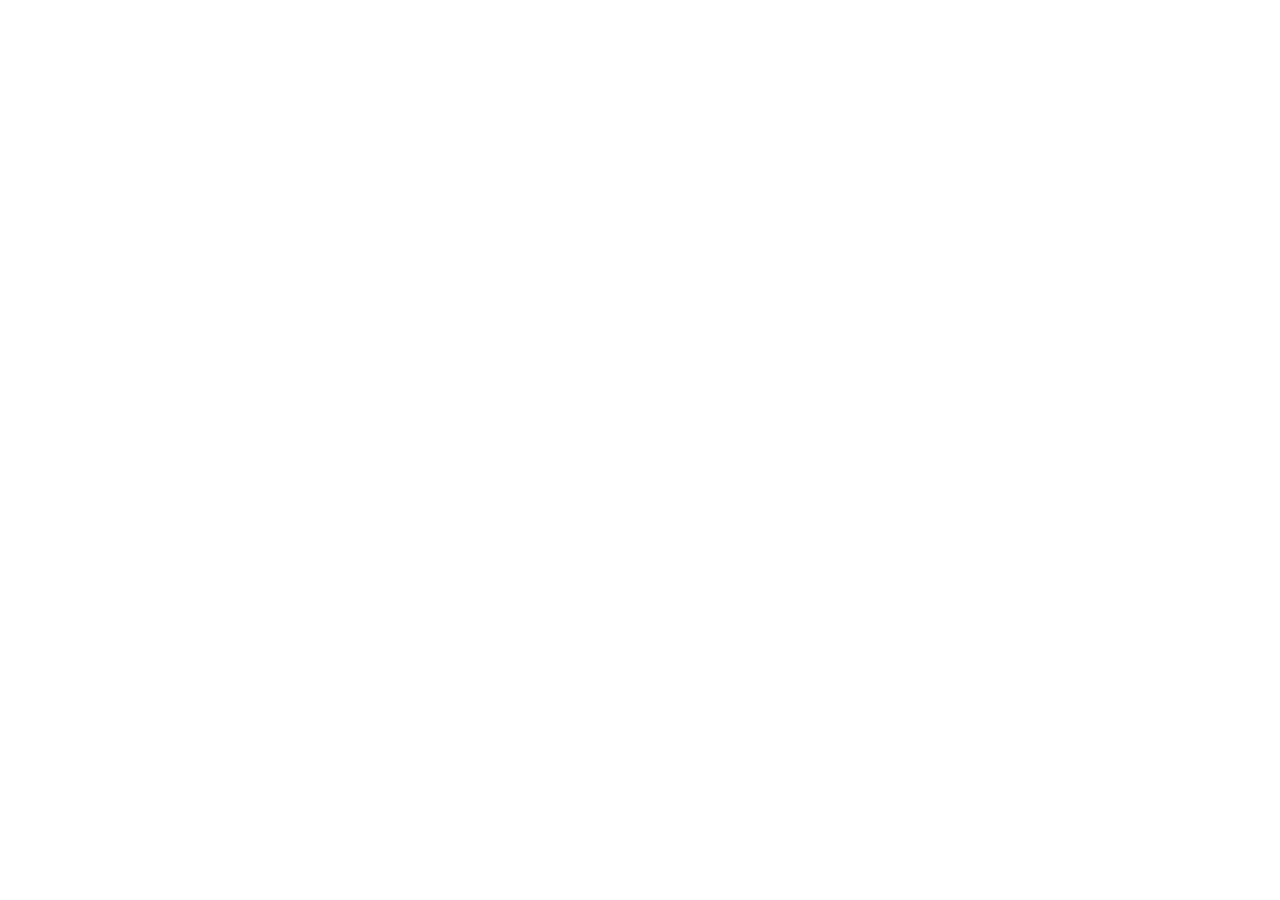
==== index.html @ cd61c5c7 "feat: initial data engineering portfolio website" ====
<!doctype html>
<html lang="en">
  <head>
    <meta charset="UTF-8" />
    <meta name="viewport" content="width=device-width, initial-scale=1.0" />
    <title>Nelson Ventura (inelsonv) - Data Engineer | Portafolio</title>
    <meta name="description" content="Data Engineering Portfolio and GitHub repository of Nelson Ventura (inelsonv/Portafolio), specializing in Lakehouses, real-time streaming, and high-throughput data pipelines." />
    <meta property="og:title" content="Nelson Ventura (inelsonv) - Data Engineer | Portafolio" />
    <meta property="og:description" content="Data Engineering Portfolio and GitHub repository of Nelson Ventura (inelsonv/Portafolio), specializing in Lakehouses, real-time streaming, and high-throughput data pipelines." />
    <meta property="og:type" content="website" />
    <meta name="twitter:card" content="summary_large_image" />
    <link rel="preconnect" href="https://fonts.googleapis.com">
    <link rel="preconnect" href="https://fonts.gstatic.com" crossorigin>
    <link href="https://fonts.googleapis.com/css2?family=JetBrains+Mono:ital,wght@0,400;0,500;0,600;1,400&family=Outfit:wght@400;500;600;700&family=Plus+Jakarta+Sans:wght@400;500;600;700&display=swap" rel="stylesheet">
  </head>
  <body>
    <div id="root"></div>
    <script type="module" src="/src/main.tsx"></script>
  </body>
</html>
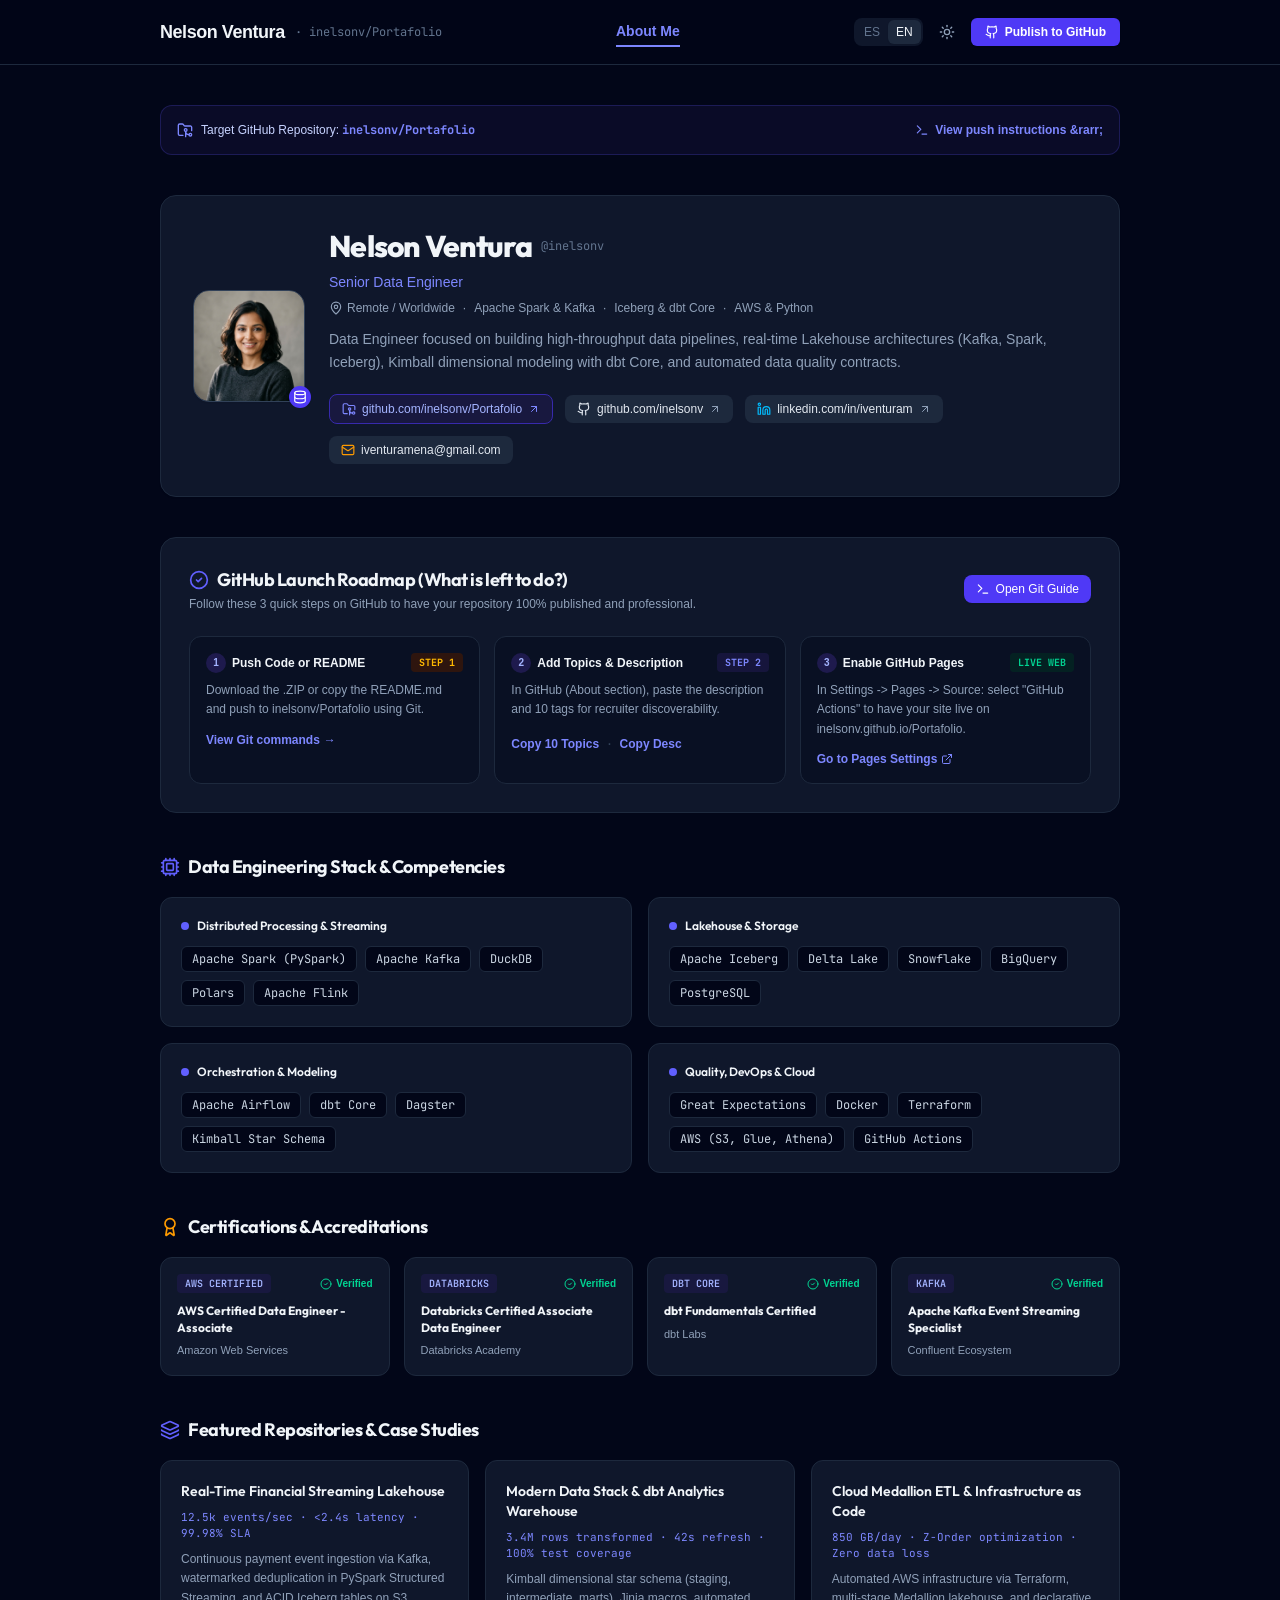
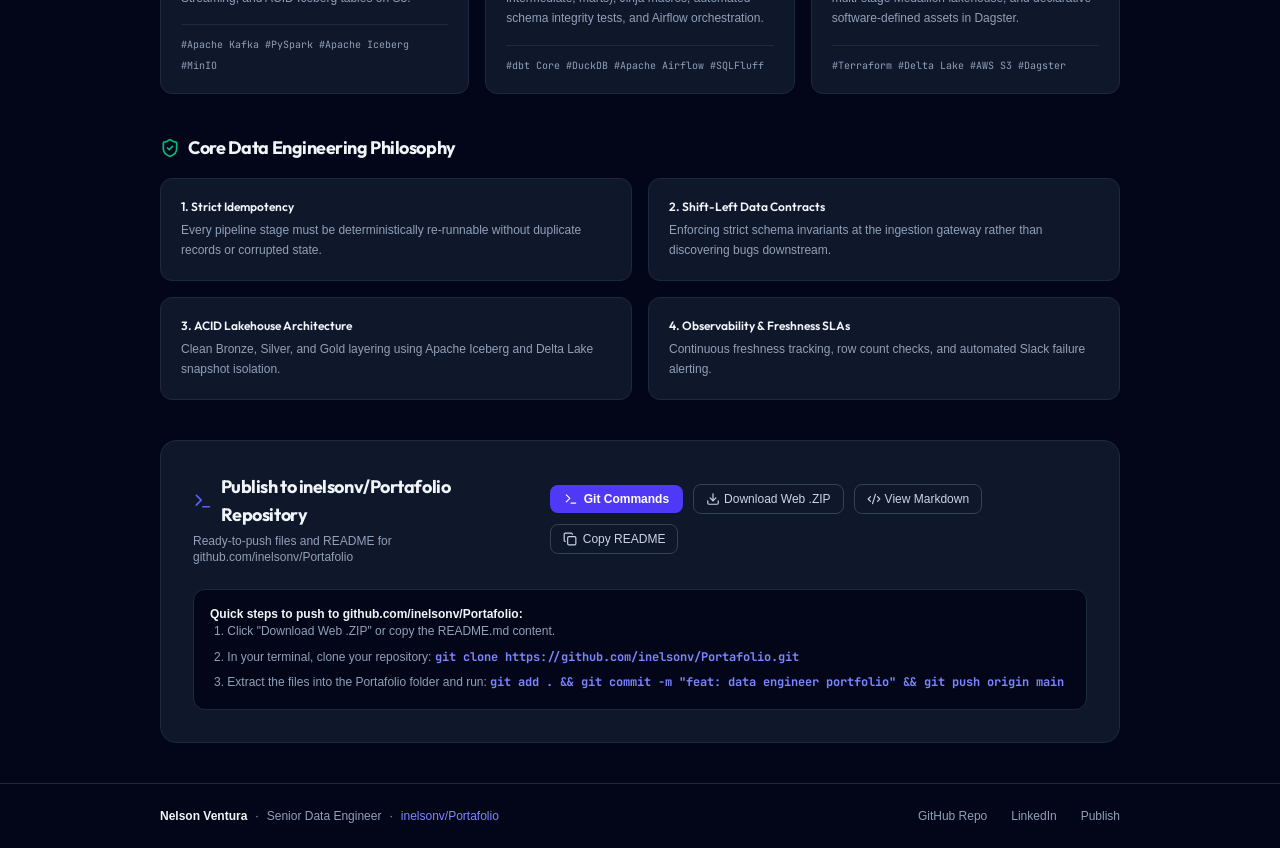
==== commit 5c2b3792: "deploy: publish live data engineer portfolio to github pages" ====
--- a/index.html
+++ b/index.html
@@ -12,10 +12,11 @@
     <link rel="preconnect" href="https://fonts.googleapis.com">
     <link rel="preconnect" href="https://fonts.gstatic.com" crossorigin>
     <link href="https://fonts.googleapis.com/css2?family=JetBrains+Mono:ital,wght@0,400;0,500;0,600;1,400&family=Outfit:wght@400;500;600;700&family=Plus+Jakarta+Sans:wght@400;500;600;700&display=swap" rel="stylesheet">
+    <script type="module" crossorigin src="./assets/index-BzQiXIrF.js"></script>
+    <link rel="stylesheet" crossorigin href="./assets/index-_UrmP1_V.css">
   </head>
   <body>
     <div id="root"></div>
-    <script type="module" src="/src/main.tsx"></script>
   </body>
 </html>
 
--- a/assets/index-_UrmP1_V.css
+++ b/assets/index-_UrmP1_V.css
@@ -0,0 +1,2 @@
+/*! tailwindcss v4.3.5 | MIT License | https://tailwindcss.com */
+@layer properties{@supports (((-webkit-hyphens:none)) and (not (margin-trim:block))) or ((-moz-orient:inline) and (not (color:rgb(from red r g b)))){*,:before,:after,::backdrop{--tw-rotate-x:initial;--tw-rotate-y:initial;--tw-rotate-z:initial;--tw-skew-x:initial;--tw-skew-y:initial;--tw-space-y-reverse:0;--tw-border-style:solid;--tw-leading:initial;--tw-font-weight:initial;--tw-tracking:initial;--tw-ordinal:initial;--tw-slashed-zero:initial;--tw-numeric-figure:initial;--tw-numeric-spacing:initial;--tw-numeric-fraction:initial;--tw-shadow:0 0 #0000;--tw-shadow-color:initial;--tw-shadow-alpha:100%;--tw-inset-shadow:0 0 #0000;--tw-inset-shadow-color:initial;--tw-inset-shadow-alpha:100%;--tw-ring-color:initial;--tw-ring-shadow:0 0 #0000;--tw-inset-ring-color:initial;--tw-inset-ring-shadow:0 0 #0000;--tw-ring-inset:initial;--tw-ring-offset-width:0px;--tw-ring-offset-color:#fff;--tw-ring-offset-shadow:0 0 #0000;--tw-backdrop-blur:initial;--tw-backdrop-brightness:initial;--tw-backdrop-contrast:initial;--tw-backdrop-grayscale:initial;--tw-backdrop-hue-rotate:initial;--tw-backdrop-invert:initial;--tw-backdrop-opacity:initial;--tw-backdrop-saturate:initial;--tw-backdrop-sepia:initial;--tw-duration:initial;--tw-translate-x:0;--tw-translate-y:0;--tw-translate-z:0}}}@layer theme{:root,:host{--font-sans:-apple-system, BlinkMacSystemFont, "Segoe UI", Roboto, "Helvetica Neue", "Noto Sans", Arial, sans-serif, "Apple Color Emoji", "Segoe UI Emoji", "Segoe UI Symbol", "Noto Color Emoji";--font-mono:ui-monospace, SFMono-Regular, Menlo, Monaco, Consolas, "Liberation Mono", "Courier New", monospace;--color-amber-50:oklch(98.7% .022 95.277);--color-amber-100:oklch(96.2% .059 95.617);--color-amber-300:oklch(87.9% .169 91.605);--color-amber-400:oklch(82.8% .189 84.429);--color-amber-500:oklch(76.9% .188 70.08);--color-amber-600:oklch(66.6% .179 58.318);--color-amber-700:oklch(55.5% .163 48.998);--color-amber-800:oklch(47.3% .137 46.201);--color-amber-950:oklch(27.9% .077 45.635);--color-yellow-500:oklch(79.5% .184 86.047);--color-emerald-50:oklch(97.9% .021 166.113);--color-emerald-200:oklch(90.5% .093 164.15);--color-emerald-300:oklch(84.5% .143 164.978);--color-emerald-400:oklch(76.5% .177 163.223);--color-emerald-500:oklch(69.6% .17 162.48);--color-emerald-600:oklch(59.6% .145 163.225);--color-emerald-700:oklch(50.8% .118 165.612);--color-emerald-800:oklch(43.2% .095 166.913);--color-emerald-950:oklch(26.2% .051 172.552);--color-sky-400:oklch(74.6% .16 232.661);--color-sky-500:oklch(68.5% .169 237.323);--color-sky-600:oklch(58.8% .158 241.966);--color-blue-500:oklch(62.3% .214 259.815);--color-indigo-50:oklch(96.2% .018 272.314);--color-indigo-100:oklch(93% .034 272.788);--color-indigo-200:oklch(87% .065 274.039);--color-indigo-300:oklch(78.5% .115 274.713);--color-indigo-400:oklch(67.3% .182 276.935);--color-indigo-500:oklch(58.5% .233 277.117);--color-indigo-600:oklch(51.1% .262 276.966);--color-indigo-700:oklch(45.7% .24 277.023);--color-indigo-800:oklch(39.8% .195 277.366);--color-indigo-900:oklch(35.9% .144 278.697);--color-indigo-950:oklch(25.7% .09 281.288);--color-rose-50:oklch(96.9% .015 12.422);--color-rose-200:oklch(89.2% .058 10.001);--color-rose-300:oklch(81% .117 11.638);--color-rose-400:oklch(71.2% .194 13.428);--color-rose-500:oklch(64.5% .246 16.439);--color-rose-700:oklch(51.4% .222 16.935);--color-rose-800:oklch(45.5% .188 13.697);--color-rose-950:oklch(27.1% .105 12.094);--color-slate-50:oklch(98.4% .003 247.858);--color-slate-100:oklch(96.8% .007 247.896);--color-slate-200:oklch(92.9% .013 255.508);--color-slate-300:oklch(86.9% .022 252.894);--color-slate-400:oklch(70.4% .04 256.788);--color-slate-500:oklch(55.4% .046 257.417);--color-slate-600:oklch(44.6% .043 257.281);--color-slate-700:oklch(37.2% .044 257.287);--color-slate-800:oklch(27.9% .041 260.031);--color-slate-900:oklch(20.8% .042 265.755);--color-slate-950:oklch(12.9% .042 264.695);--color-white:#fff;--spacing:.25rem;--container-xl:36rem;--container-2xl:42rem;--container-5xl:64rem;--container-7xl:80rem;--text-xs:.75rem;--text-xs--line-height:calc(1 / .75);--text-sm:.875rem;--text-sm--line-height:calc(1.25 / .875);--text-base:1rem;--text-base--line-height:calc(1.5 / 1);--text-lg:1.125rem;--text-lg--line-height:calc(1.75 / 1.125);--text-xl:1.25rem;--text-xl--line-height:calc(1.75 / 1.25);--text-2xl:1.5rem;--text-2xl--line-height:calc(2 / 1.5);--text-3xl:1.875rem;--text-3xl--line-height:calc(2.25 / 1.875);--font-weight-medium:500;--font-weight-semibold:600;--font-weight-bold:700;--font-weight-extrabold:800;--tracking-tight:-.025em;--tracking-wider:.05em;--leading-snug:1.375;--leading-relaxed:1.625;--radius-md:.375rem;--radius-lg:.5rem;--radius-xl:.75rem;--radius-2xl:1rem;--animate-spin:spin 1s linear infinite;--blur-xs:4px;--blur-md:12px;--default-transition-duration:.15s;--default-transition-timing-function:cubic-bezier(.4, 0, .2, 1);--default-font-family:var(--font-sans);--default-mono-font-family:var(--font-mono)}}@layer base{*,:after,:before,::backdrop{box-sizing:border-box;border:0 solid;margin:0;padding:0}::file-selector-button{box-sizing:border-box;border:0 solid;margin:0;padding:0}html,:host{-webkit-text-size-adjust:100%;tab-size:4;line-height:1.5;font-family:var(--default-font-family,-apple-system, BlinkMacSystemFont, "Segoe UI", Roboto, "Helvetica Neue", "Noto Sans", Arial, sans-serif, "Apple Color Emoji", "Segoe UI Emoji", "Segoe UI Symbol", "Noto Color Emoji");font-feature-settings:var(--default-font-feature-settings,normal);font-variation-settings:var(--default-font-variation-settings,normal);-webkit-tap-highlight-color:transparent}hr{height:0;color:inherit;border-top-width:1px}abbr:where([title]){-webkit-text-decoration:underline dotted;text-decoration:underline dotted}h1,h2,h3,h4,h5,h6{font-size:inherit;font-weight:inherit}a{color:inherit;-webkit-text-decoration:inherit;-webkit-text-decoration:inherit;-webkit-text-decoration:inherit;-webkit-text-decoration:inherit;text-decoration:inherit}b,strong{font-weight:bolder}code,kbd,samp,pre{font-family:var(--default-mono-font-family,ui-monospace, SFMono-Regular, Menlo, Monaco, Consolas, "Liberation Mono", "Courier New", monospace);font-feature-settings:var(--default-mono-font-feature-settings,normal);font-variation-settings:var(--default-mono-font-variation-settings,normal);font-size:1em}small{font-size:80%}sub,sup{vertical-align:baseline;font-size:75%;line-height:0;position:relative}sub{bottom:-.25em}sup{top:-.5em}table{text-indent:0;border-color:inherit;border-collapse:collapse}:-moz-focusring:where(:not(iframe)){outline:auto}progress{vertical-align:baseline}summary{display:list-item}ol,ul,menu{list-style:none}img,svg,video,canvas,audio,iframe,embed,object{vertical-align:middle;display:block}img,video{max-width:100%;height:auto}button,input,select,optgroup,textarea{font:inherit;font-feature-settings:inherit;font-variation-settings:inherit;letter-spacing:inherit;color:inherit;opacity:1;background-color:#0000;border-radius:0}::file-selector-button{font:inherit;font-feature-settings:inherit;font-variation-settings:inherit;letter-spacing:inherit;color:inherit;opacity:1;background-color:#0000;border-radius:0}:where(select:is([multiple],[size])) optgroup{font-weight:bolder}:where(select:is([multiple],[size])) optgroup option{padding-inline-start:20px}::file-selector-button{margin-inline-end:4px}::placeholder{opacity:1}@supports (not ((-webkit-appearance:-apple-pay-button))) or (contain-intrinsic-size:1px){::placeholder{color:currentColor}@supports (color:color-mix(in lab, red, red)){::placeholder{color:color-mix(in oklab, currentcolor 50%, transparent)}}}textarea{resize:vertical}::-webkit-search-decoration{-webkit-appearance:none}::-webkit-date-and-time-value{min-height:1lh;text-align:inherit}::-webkit-datetime-edit{display:inline-flex}::-webkit-datetime-edit-fields-wrapper{padding:0}::-webkit-datetime-edit{padding-block:0}::-webkit-datetime-edit-year-field{padding-block:0}::-webkit-datetime-edit-month-field{padding-block:0}::-webkit-datetime-edit-day-field{padding-block:0}::-webkit-datetime-edit-hour-field{padding-block:0}::-webkit-datetime-edit-minute-field{padding-block:0}::-webkit-datetime-edit-second-field{padding-block:0}::-webkit-datetime-edit-millisecond-field{padding-block:0}::-webkit-datetime-edit-meridiem-field{padding-block:0}::-webkit-calendar-picker-indicator{line-height:1}:-moz-ui-invalid{box-shadow:none}button,input:where([type=button],[type=reset],[type=submit]){appearance:button}::file-selector-button{appearance:button}::-webkit-inner-spin-button{height:auto}::-webkit-outer-spin-button{height:auto}[hidden]:where(:not([hidden=until-found])){display:none!important}:root{--font-display:"Outfit", -apple-system, BlinkMacSystemFont, sans-serif;--font-body:"Plus Jakarta Sans", -apple-system, BlinkMacSystemFont, sans-serif;--font-mono:"JetBrains Mono", monospace}body{font-family:var(--font-body);font-feature-settings:"cv02", "cv03", "cv04", "cv11"}h1,h2,h3,h4,h5,h6{font-family:var(--font-display)}code,pre,.font-mono{font-family:var(--font-mono)}}@layer components;@layer utilities{.absolute{position:absolute}.fixed{position:fixed}.relative{position:relative}.static{position:static}.sticky{position:sticky}.inset-0{inset:0}.top-0{top:0}.top-2\.5{top:calc(var(--spacing) * 2.5)}.-right-1\.5{right:calc(var(--spacing) * -1.5)}.-bottom-1\.5{bottom:calc(var(--spacing) * -1.5)}.left-2\.5{left:calc(var(--spacing) * 2.5)}.z-40{z-index:40}.z-50{z-index:50}.mx-auto{margin-inline:auto}.mt-0\.5{margin-top:calc(var(--spacing) * .5)}.mt-1{margin-top:var(--spacing)}.mt-2{margin-top:calc(var(--spacing) * 2)}.mt-3{margin-top:calc(var(--spacing) * 3)}.mt-5{margin-top:calc(var(--spacing) * 5)}.mb-1{margin-bottom:var(--spacing)}.mb-1\.5{margin-bottom:calc(var(--spacing) * 1.5)}.mb-2{margin-bottom:calc(var(--spacing) * 2)}.mb-3{margin-bottom:calc(var(--spacing) * 3)}.line-clamp-3{-webkit-line-clamp:3;-webkit-box-orient:vertical;display:-webkit-box;overflow:hidden}.block{display:block}.contents{display:contents}.flex{display:flex}.grid{display:grid}.hidden{display:none}.table{display:table}.h-2{height:calc(var(--spacing) * 2)}.h-3{height:calc(var(--spacing) * 3)}.h-3\.5{height:calc(var(--spacing) * 3.5)}.h-4{height:calc(var(--spacing) * 4)}.h-5{height:calc(var(--spacing) * 5)}.h-8{height:calc(var(--spacing) * 8)}.h-16{height:calc(var(--spacing) * 16)}.h-24{height:calc(var(--spacing) * 24)}.max-h-\[90vh\]{max-height:90vh}.max-h-\[400px\]{max-height:400px}.max-h-\[500px\]{max-height:500px}.max-h-\[580px\]{max-height:580px}.min-h-\[540px\]{min-height:540px}.min-h-screen{min-height:100vh}.w-2{width:calc(var(--spacing) * 2)}.w-3{width:calc(var(--spacing) * 3)}.w-3\.5{width:calc(var(--spacing) * 3.5)}.w-4{width:calc(var(--spacing) * 4)}.w-5{width:calc(var(--spacing) * 5)}.w-8{width:calc(var(--spacing) * 8)}.w-10{width:calc(var(--spacing) * 10)}.w-24{width:calc(var(--spacing) * 24)}.w-44{width:calc(var(--spacing) * 44)}.w-full{width:100%}.max-w-2xl{max-width:var(--container-2xl)}.max-w-5xl{max-width:var(--container-5xl)}.max-w-7xl{max-width:var(--container-7xl)}.max-w-xl{max-width:var(--container-xl)}.min-w-\[760px\]{min-width:760px}.flex-1{flex:1}.shrink-0{flex-shrink:0}.border-collapse{border-collapse:collapse}.transform{transform:var(--tw-rotate-x, ) var(--tw-rotate-y, ) var(--tw-rotate-z, ) var(--tw-skew-x, ) var(--tw-skew-y, )}.animate-spin{animation:var(--animate-spin)}.cursor-pointer{cursor:pointer}.list-inside{list-style-position:inside}.list-decimal{list-style-type:decimal}.grid-cols-1{grid-template-columns:repeat(1,minmax(0,1fr))}.flex-col{flex-direction:column}.flex-wrap{flex-wrap:wrap}.items-baseline{align-items:baseline}.items-center{align-items:center}.items-start{align-items:flex-start}.justify-between{justify-content:space-between}.justify-center{justify-content:center}.justify-end{justify-content:flex-end}.gap-1{gap:var(--spacing)}.gap-1\.5{gap:calc(var(--spacing) * 1.5)}.gap-2{gap:calc(var(--spacing) * 2)}.gap-2\.5{gap:calc(var(--spacing) * 2.5)}.gap-3{gap:calc(var(--spacing) * 3)}.gap-3\.5{gap:calc(var(--spacing) * 3.5)}.gap-4{gap:calc(var(--spacing) * 4)}.gap-5{gap:calc(var(--spacing) * 5)}.gap-6{gap:calc(var(--spacing) * 6)}.gap-8{gap:calc(var(--spacing) * 8)}:where(.space-y-0\.5>:not(:last-child)){--tw-space-y-reverse:0;margin-block-start:calc(calc(var(--spacing) * .5) * var(--tw-space-y-reverse));margin-block-end:calc(calc(var(--spacing) * .5) * calc(1 - var(--tw-space-y-reverse)))}:where(.space-y-1>:not(:last-child)){--tw-space-y-reverse:0;margin-block-start:calc(var(--spacing) * var(--tw-space-y-reverse));margin-block-end:calc(var(--spacing) * calc(1 - var(--tw-space-y-reverse)))}:where(.space-y-1\.5>:not(:last-child)){--tw-space-y-reverse:0;margin-block-start:calc(calc(var(--spacing) * 1.5) * var(--tw-space-y-reverse));margin-block-end:calc(calc(var(--spacing) * 1.5) * calc(1 - var(--tw-space-y-reverse)))}:where(.space-y-2>:not(:last-child)){--tw-space-y-reverse:0;margin-block-start:calc(calc(var(--spacing) * 2) * var(--tw-space-y-reverse));margin-block-end:calc(calc(var(--spacing) * 2) * calc(1 - var(--tw-space-y-reverse)))}:where(.space-y-3>:not(:last-child)){--tw-space-y-reverse:0;margin-block-start:calc(calc(var(--spacing) * 3) * var(--tw-space-y-reverse));margin-block-end:calc(calc(var(--spacing) * 3) * calc(1 - var(--tw-space-y-reverse)))}:where(.space-y-4>:not(:last-child)){--tw-space-y-reverse:0;margin-block-start:calc(calc(var(--spacing) * 4) * var(--tw-space-y-reverse));margin-block-end:calc(calc(var(--spacing) * 4) * calc(1 - var(--tw-space-y-reverse)))}:where(.space-y-6>:not(:last-child)){--tw-space-y-reverse:0;margin-block-start:calc(calc(var(--spacing) * 6) * var(--tw-space-y-reverse));margin-block-end:calc(calc(var(--spacing) * 6) * calc(1 - var(--tw-space-y-reverse)))}:where(.space-y-10>:not(:last-child)){--tw-space-y-reverse:0;margin-block-start:calc(calc(var(--spacing) * 10) * var(--tw-space-y-reverse));margin-block-end:calc(calc(var(--spacing) * 10) * calc(1 - var(--tw-space-y-reverse)))}.truncate{text-overflow:ellipsis;white-space:nowrap;overflow:hidden}.overflow-auto{overflow:auto}.overflow-hidden{overflow:hidden}.overflow-x-auto{overflow-x:auto}.overflow-y-auto{overflow-y:auto}.rounded{border-radius:.25rem}.rounded-2xl{border-radius:var(--radius-2xl)}.rounded-full{border-radius:2147483647px}.rounded-lg{border-radius:var(--radius-lg)}.rounded-md{border-radius:var(--radius-md)}.rounded-xl{border-radius:var(--radius-xl)}.border{border-style:var(--tw-border-style);border-width:1px}.border-t{border-top-style:var(--tw-border-style);border-top-width:1px}.border-r{border-right-style:var(--tw-border-style);border-right-width:1px}.border-b{border-bottom-style:var(--tw-border-style);border-bottom-width:1px}.border-b-2{border-bottom-style:var(--tw-border-style);border-bottom-width:2px}.border-amber-300{border-color:var(--color-amber-300)}.border-emerald-200{border-color:var(--color-emerald-200)}.border-indigo-100{border-color:var(--color-indigo-100)}.border-indigo-200{border-color:var(--color-indigo-200)}.border-indigo-600{border-color:var(--color-indigo-600)}.border-rose-200{border-color:var(--color-rose-200)}.border-slate-100{border-color:var(--color-slate-100)}.border-slate-200{border-color:var(--color-slate-200)}.border-slate-300{border-color:var(--color-slate-300)}.border-slate-900{border-color:var(--color-slate-900)}.bg-amber-50{background-color:var(--color-amber-50)}.bg-amber-100{background-color:var(--color-amber-100)}.bg-emerald-50{background-color:var(--color-emerald-50)}.bg-indigo-50{background-color:var(--color-indigo-50)}.bg-indigo-50\/50{background-color:#eef2ff80}@supports (color:color-mix(in lab, red, red)){.bg-indigo-50\/50{background-color:color-mix(in oklab, var(--color-indigo-50) 50%, transparent)}}.bg-indigo-50\/70{background-color:#eef2ffb3}@supports (color:color-mix(in lab, red, red)){.bg-indigo-50\/70{background-color:color-mix(in oklab, var(--color-indigo-50) 70%, transparent)}}.bg-indigo-100{background-color:var(--color-indigo-100)}.bg-indigo-500{background-color:var(--color-indigo-500)}.bg-indigo-600{background-color:var(--color-indigo-600)}.bg-rose-50{background-color:var(--color-rose-50)}.bg-slate-50{background-color:var(--color-slate-50)}.bg-slate-50\/50{background-color:#f8fafc80}@supports (color:color-mix(in lab, red, red)){.bg-slate-50\/50{background-color:color-mix(in oklab, var(--color-slate-50) 50%, transparent)}}.bg-slate-50\/80{background-color:#f8fafccc}@supports (color:color-mix(in lab, red, red)){.bg-slate-50\/80{background-color:color-mix(in oklab, var(--color-slate-50) 80%, transparent)}}.bg-slate-100{background-color:var(--color-slate-100)}.bg-slate-100\/50{background-color:#f1f5f980}@supports (color:color-mix(in lab, red, red)){.bg-slate-100\/50{background-color:color-mix(in oklab, var(--color-slate-100) 50%, transparent)}}.bg-slate-900{background-color:var(--color-slate-900)}.bg-slate-950{background-color:var(--color-slate-950)}.bg-slate-950\/70{background-color:#020618b3}@supports (color:color-mix(in lab, red, red)){.bg-slate-950\/70{background-color:color-mix(in oklab, var(--color-slate-950) 70%, transparent)}}.bg-slate-950\/75{background-color:#020618bf}@supports (color:color-mix(in lab, red, red)){.bg-slate-950\/75{background-color:color-mix(in oklab, var(--color-slate-950) 75%, transparent)}}.bg-white{background-color:var(--color-white)}.bg-white\/95{background-color:#fffffff2}@supports (color:color-mix(in lab, red, red)){.bg-white\/95{background-color:color-mix(in oklab, var(--color-white) 95%, transparent)}}.object-cover{object-fit:cover}.p-0\.5{padding:calc(var(--spacing) * .5)}.p-1{padding:var(--spacing)}.p-1\.5{padding:calc(var(--spacing) * 1.5)}.p-2{padding:calc(var(--spacing) * 2)}.p-2\.5{padding:calc(var(--spacing) * 2.5)}.p-3{padding:calc(var(--spacing) * 3)}.p-3\.5{padding:calc(var(--spacing) * 3.5)}.p-4{padding:calc(var(--spacing) * 4)}.p-5{padding:calc(var(--spacing) * 5)}.p-6{padding:calc(var(--spacing) * 6)}.p-8{padding:calc(var(--spacing) * 8)}.px-2{padding-inline:calc(var(--spacing) * 2)}.px-2\.5{padding-inline:calc(var(--spacing) * 2.5)}.px-3{padding-inline:calc(var(--spacing) * 3)}.px-3\.5{padding-inline:calc(var(--spacing) * 3.5)}.px-4{padding-inline:calc(var(--spacing) * 4)}.py-0\.5{padding-block:calc(var(--spacing) * .5)}.py-1{padding-block:var(--spacing)}.py-1\.5{padding-block:calc(var(--spacing) * 1.5)}.py-2{padding-block:calc(var(--spacing) * 2)}.py-2\.5{padding-block:calc(var(--spacing) * 2.5)}.py-6{padding-block:calc(var(--spacing) * 6)}.py-10{padding-block:calc(var(--spacing) * 10)}.pt-1{padding-top:var(--spacing)}.pt-2{padding-top:calc(var(--spacing) * 2)}.pt-3{padding-top:calc(var(--spacing) * 3)}.pr-3{padding-right:calc(var(--spacing) * 3)}.pr-4{padding-right:calc(var(--spacing) * 4)}.pb-1{padding-bottom:var(--spacing)}.pb-2{padding-bottom:calc(var(--spacing) * 2)}.pb-5{padding-bottom:calc(var(--spacing) * 5)}.pl-1{padding-left:var(--spacing)}.pl-8{padding-left:calc(var(--spacing) * 8)}.text-left{text-align:left}.text-right{text-align:right}.align-top{vertical-align:top}.font-mono{font-family:var(--font-mono)}.font-sans{font-family:var(--font-sans)}.text-2xl{font-size:var(--text-2xl);line-height:var(--tw-leading,var(--text-2xl--line-height))}.text-base{font-size:var(--text-base);line-height:var(--tw-leading,var(--text-base--line-height))}.text-lg{font-size:var(--text-lg);line-height:var(--tw-leading,var(--text-lg--line-height))}.text-sm{font-size:var(--text-sm);line-height:var(--tw-leading,var(--text-sm--line-height))}.text-xl{font-size:var(--text-xl);line-height:var(--tw-leading,var(--text-xl--line-height))}.text-xs{font-size:var(--text-xs);line-height:var(--tw-leading,var(--text-xs--line-height))}.text-\[10px\]{font-size:10px}.text-\[11px\]{font-size:11px}.leading-relaxed{--tw-leading:var(--leading-relaxed);line-height:var(--leading-relaxed)}.leading-snug{--tw-leading:var(--leading-snug);line-height:var(--leading-snug)}.font-bold{--tw-font-weight:var(--font-weight-bold);font-weight:var(--font-weight-bold)}.font-extrabold{--tw-font-weight:var(--font-weight-extrabold);font-weight:var(--font-weight-extrabold)}.font-medium{--tw-font-weight:var(--font-weight-medium);font-weight:var(--font-weight-medium)}.font-semibold{--tw-font-weight:var(--font-weight-semibold);font-weight:var(--font-weight-semibold)}.tracking-tight{--tw-tracking:var(--tracking-tight);letter-spacing:var(--tracking-tight)}.tracking-wider{--tw-tracking:var(--tracking-wider);letter-spacing:var(--tracking-wider)}.whitespace-nowrap{white-space:nowrap}.whitespace-pre{white-space:pre}.whitespace-pre-wrap{white-space:pre-wrap}.text-amber-500{color:var(--color-amber-500)}.text-amber-600{color:var(--color-amber-600)}.text-amber-700{color:var(--color-amber-700)}.text-amber-800{color:var(--color-amber-800)}.text-blue-500{color:var(--color-blue-500)}.text-emerald-500{color:var(--color-emerald-500)}.text-emerald-600{color:var(--color-emerald-600)}.text-emerald-700{color:var(--color-emerald-700)}.text-emerald-800{color:var(--color-emerald-800)}.text-indigo-400{color:var(--color-indigo-400)}.text-indigo-500{color:var(--color-indigo-500)}.text-indigo-600{color:var(--color-indigo-600)}.text-indigo-700{color:var(--color-indigo-700)}.text-indigo-900{color:var(--color-indigo-900)}.text-indigo-950{color:var(--color-indigo-950)}.text-rose-500{color:var(--color-rose-500)}.text-rose-700{color:var(--color-rose-700)}.text-rose-800{color:var(--color-rose-800)}.text-sky-500{color:var(--color-sky-500)}.text-sky-600{color:var(--color-sky-600)}.text-slate-200{color:var(--color-slate-200)}.text-slate-300{color:var(--color-slate-300)}.text-slate-400{color:var(--color-slate-400)}.text-slate-500{color:var(--color-slate-500)}.text-slate-600{color:var(--color-slate-600)}.text-slate-700{color:var(--color-slate-700)}.text-slate-800{color:var(--color-slate-800)}.text-slate-900{color:var(--color-slate-900)}.text-white{color:var(--color-white)}.text-yellow-500{color:var(--color-yellow-500)}.uppercase{text-transform:uppercase}.tabular-nums{--tw-numeric-spacing:tabular-nums;font-variant-numeric:var(--tw-ordinal, ) var(--tw-slashed-zero, ) var(--tw-numeric-figure, ) var(--tw-numeric-spacing, ) var(--tw-numeric-fraction, )}.placeholder-slate-400::placeholder{color:var(--color-slate-400)}.shadow-2xl{--tw-shadow:0 25px 50px -12px var(--tw-shadow-color,#00000040);box-shadow:var(--tw-inset-shadow), var(--tw-inset-ring-shadow), var(--tw-ring-offset-shadow), var(--tw-ring-shadow), var(--tw-shadow)}.shadow-sm{--tw-shadow:0 1px 3px 0 var(--tw-shadow-color,#0000001a), 0 1px 2px -1px var(--tw-shadow-color,#0000001a);box-shadow:var(--tw-inset-shadow), var(--tw-inset-ring-shadow), var(--tw-ring-offset-shadow), var(--tw-ring-shadow), var(--tw-shadow)}.shadow-xl{--tw-shadow:0 20px 25px -5px var(--tw-shadow-color,#0000001a), 0 8px 10px -6px var(--tw-shadow-color,#0000001a);box-shadow:var(--tw-inset-shadow), var(--tw-inset-ring-shadow), var(--tw-ring-offset-shadow), var(--tw-ring-shadow), var(--tw-shadow)}.shadow-xs{--tw-shadow:0 1px 2px 0 var(--tw-shadow-color,#0000000d);box-shadow:var(--tw-inset-shadow), var(--tw-inset-ring-shadow), var(--tw-ring-offset-shadow), var(--tw-ring-shadow), var(--tw-shadow)}.ring-1{--tw-ring-shadow:var(--tw-ring-inset, ) 0 0 0 calc(1px + var(--tw-ring-offset-width)) var(--tw-ring-color,currentcolor);box-shadow:var(--tw-inset-shadow), var(--tw-inset-ring-shadow), var(--tw-ring-offset-shadow), var(--tw-ring-shadow), var(--tw-shadow)}.ring-2{--tw-ring-shadow:var(--tw-ring-inset, ) 0 0 0 calc(2px + var(--tw-ring-offset-width)) var(--tw-ring-color,currentcolor);box-shadow:var(--tw-inset-shadow), var(--tw-inset-ring-shadow), var(--tw-ring-offset-shadow), var(--tw-ring-shadow), var(--tw-shadow)}.ring-indigo-500{--tw-ring-color:var(--color-indigo-500)}.ring-indigo-600\/10{--tw-ring-color:#4f39f61a}@supports (color:color-mix(in lab, red, red)){.ring-indigo-600\/10{--tw-ring-color:color-mix(in oklab, var(--color-indigo-600) 10%, transparent)}}.backdrop-blur-md{--tw-backdrop-blur:blur(var(--blur-md));-webkit-backdrop-filter:var(--tw-backdrop-blur, ) var(--tw-backdrop-brightness, ) var(--tw-backdrop-contrast, ) var(--tw-backdrop-grayscale, ) var(--tw-backdrop-hue-rotate, ) var(--tw-backdrop-invert, ) var(--tw-backdrop-opacity, ) var(--tw-backdrop-saturate, ) var(--tw-backdrop-sepia, );backdrop-filter:var(--tw-backdrop-blur, ) var(--tw-backdrop-brightness, ) var(--tw-backdrop-contrast, ) var(--tw-backdrop-grayscale, ) var(--tw-backdrop-hue-rotate, ) var(--tw-backdrop-invert, ) var(--tw-backdrop-opacity, ) var(--tw-backdrop-saturate, ) var(--tw-backdrop-sepia, )}.backdrop-blur-xs{--tw-backdrop-blur:blur(var(--blur-xs));-webkit-backdrop-filter:var(--tw-backdrop-blur, ) var(--tw-backdrop-brightness, ) var(--tw-backdrop-contrast, ) var(--tw-backdrop-grayscale, ) var(--tw-backdrop-hue-rotate, ) var(--tw-backdrop-invert, ) var(--tw-backdrop-opacity, ) var(--tw-backdrop-saturate, ) var(--tw-backdrop-sepia, );backdrop-filter:var(--tw-backdrop-blur, ) var(--tw-backdrop-brightness, ) var(--tw-backdrop-contrast, ) var(--tw-backdrop-grayscale, ) var(--tw-backdrop-hue-rotate, ) var(--tw-backdrop-invert, ) var(--tw-backdrop-opacity, ) var(--tw-backdrop-saturate, ) var(--tw-backdrop-sepia, )}.transition-all{transition-property:all;transition-timing-function:var(--tw-ease,var(--default-transition-timing-function));transition-duration:var(--tw-duration,var(--default-transition-duration))}.transition-colors{transition-property:color,background-color,border-color,outline-color,text-decoration-color,fill,stroke,--tw-gradient-from,--tw-gradient-via,--tw-gradient-to;transition-timing-function:var(--tw-ease,var(--default-transition-timing-function));transition-duration:var(--tw-duration,var(--default-transition-duration))}.transition-opacity{transition-property:opacity;transition-timing-function:var(--tw-ease,var(--default-transition-timing-function));transition-duration:var(--tw-duration,var(--default-transition-duration))}.transition-transform{transition-property:transform,translate,scale,rotate;transition-timing-function:var(--tw-ease,var(--default-transition-timing-function));transition-duration:var(--tw-duration,var(--default-transition-duration))}.duration-150{--tw-duration:.15s;transition-duration:.15s}.select-none{-webkit-user-select:none;user-select:none}@media (hover:hover){:is(:where(.group):hover .group-hover\:translate-x-0\.5){--tw-translate-x:calc(var(--spacing) * .5);translate:var(--tw-translate-x) var(--tw-translate-y)}:is(:where(.group):hover .group-hover\:text-indigo-600){color:var(--color-indigo-600)}}.selection\:bg-indigo-500\/20 ::selection{background-color:#625fff33}@supports (color:color-mix(in lab, red, red)){.selection\:bg-indigo-500\/20 ::selection{background-color:color-mix(in oklab, var(--color-indigo-500) 20%, transparent)}}.selection\:bg-indigo-500\/20::selection{background-color:#625fff33}@supports (color:color-mix(in lab, red, red)){.selection\:bg-indigo-500\/20::selection{background-color:color-mix(in oklab, var(--color-indigo-500) 20%, transparent)}}@media (hover:hover){.hover\:border-indigo-300:hover{border-color:var(--color-indigo-300)}.hover\:border-slate-300:hover{border-color:var(--color-slate-300)}.hover\:bg-indigo-100:hover{background-color:var(--color-indigo-100)}.hover\:bg-indigo-700:hover{background-color:var(--color-indigo-700)}.hover\:bg-slate-50:hover{background-color:var(--color-slate-50)}.hover\:bg-slate-100:hover{background-color:var(--color-slate-100)}.hover\:bg-slate-200:hover{background-color:var(--color-slate-200)}.hover\:text-slate-600:hover{color:var(--color-slate-600)}.hover\:text-slate-700:hover{color:var(--color-slate-700)}.hover\:text-slate-800:hover{color:var(--color-slate-800)}.hover\:text-slate-900:hover{color:var(--color-slate-900)}.hover\:underline:hover{text-decoration-line:underline}.hover\:opacity-90:hover{opacity:.9}}.focus\:ring-1:focus{--tw-ring-shadow:var(--tw-ring-inset, ) 0 0 0 calc(1px + var(--tw-ring-offset-width)) var(--tw-ring-color,currentcolor);box-shadow:var(--tw-inset-shadow), var(--tw-inset-ring-shadow), var(--tw-ring-offset-shadow), var(--tw-ring-shadow), var(--tw-shadow)}.focus\:ring-indigo-500:focus{--tw-ring-color:var(--color-indigo-500)}.focus\:outline-none:focus{--tw-outline-style:none;outline-style:none}.disabled\:opacity-50:disabled{opacity:.5}@media (width>=40rem){.sm\:flex{display:flex}.sm\:inline{display:inline}.sm\:h-28{height:calc(var(--spacing) * 28)}.sm\:w-28{width:calc(var(--spacing) * 28)}.sm\:w-56{width:calc(var(--spacing) * 56)}.sm\:grid-cols-2{grid-template-columns:repeat(2,minmax(0,1fr))}.sm\:flex-row{flex-direction:row}.sm\:items-baseline{align-items:baseline}.sm\:items-center{align-items:center}.sm\:gap-2\.5{gap:calc(var(--spacing) * 2.5)}.sm\:gap-8{gap:calc(var(--spacing) * 8)}.sm\:p-5{padding:calc(var(--spacing) * 5)}.sm\:p-6{padding:calc(var(--spacing) * 6)}.sm\:p-7{padding:calc(var(--spacing) * 7)}.sm\:p-8{padding:calc(var(--spacing) * 8)}.sm\:px-6{padding-inline:calc(var(--spacing) * 6)}.sm\:text-3xl{font-size:var(--text-3xl);line-height:var(--tw-leading,var(--text-3xl--line-height))}.sm\:text-lg{font-size:var(--text-lg);line-height:var(--tw-leading,var(--text-lg--line-height))}.sm\:text-sm{font-size:var(--text-sm);line-height:var(--tw-leading,var(--text-sm--line-height))}}@media (width>=48rem){.md\:col-span-4{grid-column:span 4/span 4}.md\:col-span-8{grid-column:span 8/span 8}.md\:flex{display:flex}.md\:grid-cols-2{grid-template-columns:repeat(2,minmax(0,1fr))}.md\:grid-cols-3{grid-template-columns:repeat(3,minmax(0,1fr))}.md\:grid-cols-4{grid-template-columns:repeat(4,minmax(0,1fr))}.md\:grid-cols-12{grid-template-columns:repeat(12,minmax(0,1fr))}}@media (width>=64rem){.lg\:col-span-3{grid-column:span 3/span 3}.lg\:col-span-9{grid-column:span 9/span 9}.lg\:grid-cols-4{grid-template-columns:repeat(4,minmax(0,1fr))}.lg\:px-8{padding-inline:calc(var(--spacing) * 8)}}.dark\:border-amber-700:where(.dark,.dark *){border-color:var(--color-amber-700)}.dark\:border-emerald-800:where(.dark,.dark *){border-color:var(--color-emerald-800)}.dark\:border-indigo-400:where(.dark,.dark *){border-color:var(--color-indigo-400)}.dark\:border-indigo-500:where(.dark,.dark *){border-color:var(--color-indigo-500)}.dark\:border-indigo-800:where(.dark,.dark *){border-color:var(--color-indigo-800)}.dark\:border-indigo-900\/50:where(.dark,.dark *){border-color:#312c8580}@supports (color:color-mix(in lab, red, red)){.dark\:border-indigo-900\/50:where(.dark,.dark *){border-color:color-mix(in oklab, var(--color-indigo-900) 50%, transparent)}}.dark\:border-indigo-900\/60:where(.dark,.dark *){border-color:#312c8599}@supports (color:color-mix(in lab, red, red)){.dark\:border-indigo-900\/60:where(.dark,.dark *){border-color:color-mix(in oklab, var(--color-indigo-900) 60%, transparent)}}.dark\:border-rose-800:where(.dark,.dark *){border-color:var(--color-rose-800)}.dark\:border-slate-700:where(.dark,.dark *){border-color:var(--color-slate-700)}.dark\:border-slate-800:where(.dark,.dark *){border-color:var(--color-slate-800)}.dark\:border-slate-800\/80:where(.dark,.dark *){border-color:#1d293dcc}@supports (color:color-mix(in lab, red, red)){.dark\:border-slate-800\/80:where(.dark,.dark *){border-color:color-mix(in oklab, var(--color-slate-800) 80%, transparent)}}.dark\:border-white:where(.dark,.dark *){border-color:var(--color-white)}.dark\:bg-amber-950:where(.dark,.dark *){background-color:var(--color-amber-950)}.dark\:bg-amber-950\/60:where(.dark,.dark *){background-color:#46190199}@supports (color:color-mix(in lab, red, red)){.dark\:bg-amber-950\/60:where(.dark,.dark *){background-color:color-mix(in oklab, var(--color-amber-950) 60%, transparent)}}.dark\:bg-emerald-950\/40:where(.dark,.dark *){background-color:#002c2266}@supports (color:color-mix(in lab, red, red)){.dark\:bg-emerald-950\/40:where(.dark,.dark *){background-color:color-mix(in oklab, var(--color-emerald-950) 40%, transparent)}}.dark\:bg-emerald-950\/60:where(.dark,.dark *){background-color:#002c2299}@supports (color:color-mix(in lab, red, red)){.dark\:bg-emerald-950\/60:where(.dark,.dark *){background-color:color-mix(in oklab, var(--color-emerald-950) 60%, transparent)}}.dark\:bg-indigo-950:where(.dark,.dark *){background-color:var(--color-indigo-950)}.dark\:bg-indigo-950\/20:where(.dark,.dark *){background-color:#1e1a4d33}@supports (color:color-mix(in lab, red, red)){.dark\:bg-indigo-950\/20:where(.dark,.dark *){background-color:color-mix(in oklab, var(--color-indigo-950) 20%, transparent)}}.dark\:bg-indigo-950\/30:where(.dark,.dark *){background-color:#1e1a4d4d}@supports (color:color-mix(in lab, red, red)){.dark\:bg-indigo-950\/30:where(.dark,.dark *){background-color:color-mix(in oklab, var(--color-indigo-950) 30%, transparent)}}.dark\:bg-indigo-950\/40:where(.dark,.dark *){background-color:#1e1a4d66}@supports (color:color-mix(in lab, red, red)){.dark\:bg-indigo-950\/40:where(.dark,.dark *){background-color:color-mix(in oklab, var(--color-indigo-950) 40%, transparent)}}.dark\:bg-indigo-950\/50:where(.dark,.dark *){background-color:#1e1a4d80}@supports (color:color-mix(in lab, red, red)){.dark\:bg-indigo-950\/50:where(.dark,.dark *){background-color:color-mix(in oklab, var(--color-indigo-950) 50%, transparent)}}.dark\:bg-indigo-950\/60:where(.dark,.dark *){background-color:#1e1a4d99}@supports (color:color-mix(in lab, red, red)){.dark\:bg-indigo-950\/60:where(.dark,.dark *){background-color:color-mix(in oklab, var(--color-indigo-950) 60%, transparent)}}.dark\:bg-rose-950\/40:where(.dark,.dark *){background-color:#4d021866}@supports (color:color-mix(in lab, red, red)){.dark\:bg-rose-950\/40:where(.dark,.dark *){background-color:color-mix(in oklab, var(--color-rose-950) 40%, transparent)}}.dark\:bg-rose-950\/60:where(.dark,.dark *){background-color:#4d021899}@supports (color:color-mix(in lab, red, red)){.dark\:bg-rose-950\/60:where(.dark,.dark *){background-color:color-mix(in oklab, var(--color-rose-950) 60%, transparent)}}.dark\:bg-slate-100:where(.dark,.dark *){background-color:var(--color-slate-100)}.dark\:bg-slate-800:where(.dark,.dark *){background-color:var(--color-slate-800)}.dark\:bg-slate-800\/80:where(.dark,.dark *){background-color:#1d293dcc}@supports (color:color-mix(in lab, red, red)){.dark\:bg-slate-800\/80:where(.dark,.dark *){background-color:color-mix(in oklab, var(--color-slate-800) 80%, transparent)}}.dark\:bg-slate-900:where(.dark,.dark *){background-color:var(--color-slate-900)}.dark\:bg-slate-900\/30:where(.dark,.dark *){background-color:#0f172b4d}@supports (color:color-mix(in lab, red, red)){.dark\:bg-slate-900\/30:where(.dark,.dark *){background-color:color-mix(in oklab, var(--color-slate-900) 30%, transparent)}}.dark\:bg-slate-900\/60:where(.dark,.dark *){background-color:#0f172b99}@supports (color:color-mix(in lab, red, red)){.dark\:bg-slate-900\/60:where(.dark,.dark *){background-color:color-mix(in oklab, var(--color-slate-900) 60%, transparent)}}.dark\:bg-slate-950:where(.dark,.dark *){background-color:var(--color-slate-950)}.dark\:bg-slate-950\/40:where(.dark,.dark *){background-color:#02061866}@supports (color:color-mix(in lab, red, red)){.dark\:bg-slate-950\/40:where(.dark,.dark *){background-color:color-mix(in oklab, var(--color-slate-950) 40%, transparent)}}.dark\:bg-slate-950\/60:where(.dark,.dark *){background-color:#02061899}@supports (color:color-mix(in lab, red, red)){.dark\:bg-slate-950\/60:where(.dark,.dark *){background-color:color-mix(in oklab, var(--color-slate-950) 60%, transparent)}}.dark\:bg-slate-950\/95:where(.dark,.dark *){background-color:#020618f2}@supports (color:color-mix(in lab, red, red)){.dark\:bg-slate-950\/95:where(.dark,.dark *){background-color:color-mix(in oklab, var(--color-slate-950) 95%, transparent)}}.dark\:bg-white:where(.dark,.dark *){background-color:var(--color-white)}.dark\:text-amber-300:where(.dark,.dark *){color:var(--color-amber-300)}.dark\:text-amber-400:where(.dark,.dark *){color:var(--color-amber-400)}.dark\:text-emerald-300:where(.dark,.dark *){color:var(--color-emerald-300)}.dark\:text-emerald-400:where(.dark,.dark *){color:var(--color-emerald-400)}.dark\:text-indigo-200:where(.dark,.dark *){color:var(--color-indigo-200)}.dark\:text-indigo-300:where(.dark,.dark *){color:var(--color-indigo-300)}.dark\:text-indigo-400:where(.dark,.dark *){color:var(--color-indigo-400)}.dark\:text-rose-300:where(.dark,.dark *){color:var(--color-rose-300)}.dark\:text-rose-400:where(.dark,.dark *){color:var(--color-rose-400)}.dark\:text-sky-400:where(.dark,.dark *){color:var(--color-sky-400)}.dark\:text-slate-100:where(.dark,.dark *){color:var(--color-slate-100)}.dark\:text-slate-200:where(.dark,.dark *){color:var(--color-slate-200)}.dark\:text-slate-300:where(.dark,.dark *){color:var(--color-slate-300)}.dark\:text-slate-400:where(.dark,.dark *){color:var(--color-slate-400)}.dark\:text-slate-500:where(.dark,.dark *){color:var(--color-slate-500)}.dark\:text-slate-600:where(.dark,.dark *){color:var(--color-slate-600)}.dark\:text-slate-700:where(.dark,.dark *){color:var(--color-slate-700)}.dark\:text-slate-900:where(.dark,.dark *){color:var(--color-slate-900)}.dark\:ring-indigo-500\/20:where(.dark,.dark *){--tw-ring-color:#625fff33}@supports (color:color-mix(in lab, red, red)){.dark\:ring-indigo-500\/20:where(.dark,.dark *){--tw-ring-color:color-mix(in oklab, var(--color-indigo-500) 20%, transparent)}}@media (hover:hover){:is(:where(.group):hover .dark\:group-hover\:text-indigo-400:where(.dark,.dark *)){color:var(--color-indigo-400)}.dark\:hover\:border-indigo-700:where(.dark,.dark *):hover{border-color:var(--color-indigo-700)}.dark\:hover\:border-slate-700:where(.dark,.dark *):hover{border-color:var(--color-slate-700)}.dark\:hover\:bg-indigo-900\/60:where(.dark,.dark *):hover{background-color:#312c8599}@supports (color:color-mix(in lab, red, red)){.dark\:hover\:bg-indigo-900\/60:where(.dark,.dark *):hover{background-color:color-mix(in oklab, var(--color-indigo-900) 60%, transparent)}}.dark\:hover\:bg-slate-700:where(.dark,.dark *):hover{background-color:var(--color-slate-700)}.dark\:hover\:bg-slate-800:where(.dark,.dark *):hover{background-color:var(--color-slate-800)}.dark\:hover\:bg-slate-900:where(.dark,.dark *):hover{background-color:var(--color-slate-900)}.dark\:hover\:bg-slate-900\/40:where(.dark,.dark *):hover{background-color:#0f172b66}@supports (color:color-mix(in lab, red, red)){.dark\:hover\:bg-slate-900\/40:where(.dark,.dark *):hover{background-color:color-mix(in oklab, var(--color-slate-900) 40%, transparent)}}.dark\:hover\:text-slate-100:where(.dark,.dark *):hover{color:var(--color-slate-100)}.dark\:hover\:text-slate-200:where(.dark,.dark *):hover{color:var(--color-slate-200)}}}::-webkit-scrollbar{width:6px;height:6px}::-webkit-scrollbar-track{background:0 0}::-webkit-scrollbar-thumb{background:#94a3b84d;border-radius:3px}::-webkit-scrollbar-thumb:hover{background:#94a3b880}@property --tw-rotate-x{syntax:"*";inherits:false}@property --tw-rotate-y{syntax:"*";inherits:false}@property --tw-rotate-z{syntax:"*";inherits:false}@property --tw-skew-x{syntax:"*";inherits:false}@property --tw-skew-y{syntax:"*";inherits:false}@property --tw-space-y-reverse{syntax:"*";inherits:false;initial-value:0}@property --tw-border-style{syntax:"*";inherits:false;initial-value:solid}@property --tw-leading{syntax:"*";inherits:false}@property --tw-font-weight{syntax:"*";inherits:false}@property --tw-tracking{syntax:"*";inherits:false}@property --tw-ordinal{syntax:"*";inherits:false}@property --tw-slashed-zero{syntax:"*";inherits:false}@property --tw-numeric-figure{syntax:"*";inherits:false}@property --tw-numeric-spacing{syntax:"*";inherits:false}@property --tw-numeric-fraction{syntax:"*";inherits:false}@property --tw-shadow{syntax:"*";inherits:false;initial-value:0 0 #0000}@property --tw-shadow-color{syntax:"*";inherits:false}@property --tw-shadow-alpha{syntax:"<percentage>";inherits:false;initial-value:100%}@property --tw-inset-shadow{syntax:"*";inherits:false;initial-value:0 0 #0000}@property --tw-inset-shadow-color{syntax:"*";inherits:false}@property --tw-inset-shadow-alpha{syntax:"<percentage>";inherits:false;initial-value:100%}@property --tw-ring-color{syntax:"*";inherits:false}@property --tw-ring-shadow{syntax:"*";inherits:false;initial-value:0 0 #0000}@property --tw-inset-ring-color{syntax:"*";inherits:false}@property --tw-inset-ring-shadow{syntax:"*";inherits:false;initial-value:0 0 #0000}@property --tw-ring-inset{syntax:"*";inherits:false}@property --tw-ring-offset-width{syntax:"<length>";inherits:false;initial-value:0}@property --tw-ring-offset-color{syntax:"*";inherits:false;initial-value:#fff}@property --tw-ring-offset-shadow{syntax:"*";inherits:false;initial-value:0 0 #0000}@property --tw-backdrop-blur{syntax:"*";inherits:false}@property --tw-backdrop-brightness{syntax:"*";inherits:false}@property --tw-backdrop-contrast{syntax:"*";inherits:false}@property --tw-backdrop-grayscale{syntax:"*";inherits:false}@property --tw-backdrop-hue-rotate{syntax:"*";inherits:false}@property --tw-backdrop-invert{syntax:"*";inherits:false}@property --tw-backdrop-opacity{syntax:"*";inherits:false}@property --tw-backdrop-saturate{syntax:"*";inherits:false}@property --tw-backdrop-sepia{syntax:"*";inherits:false}@property --tw-duration{syntax:"*";inherits:false}@property --tw-translate-x{syntax:"*";inherits:false;initial-value:0}@property --tw-translate-y{syntax:"*";inherits:false;initial-value:0}@property --tw-translate-z{syntax:"*";inherits:false;initial-value:0}@keyframes spin{to{transform:rotate(360deg)}}
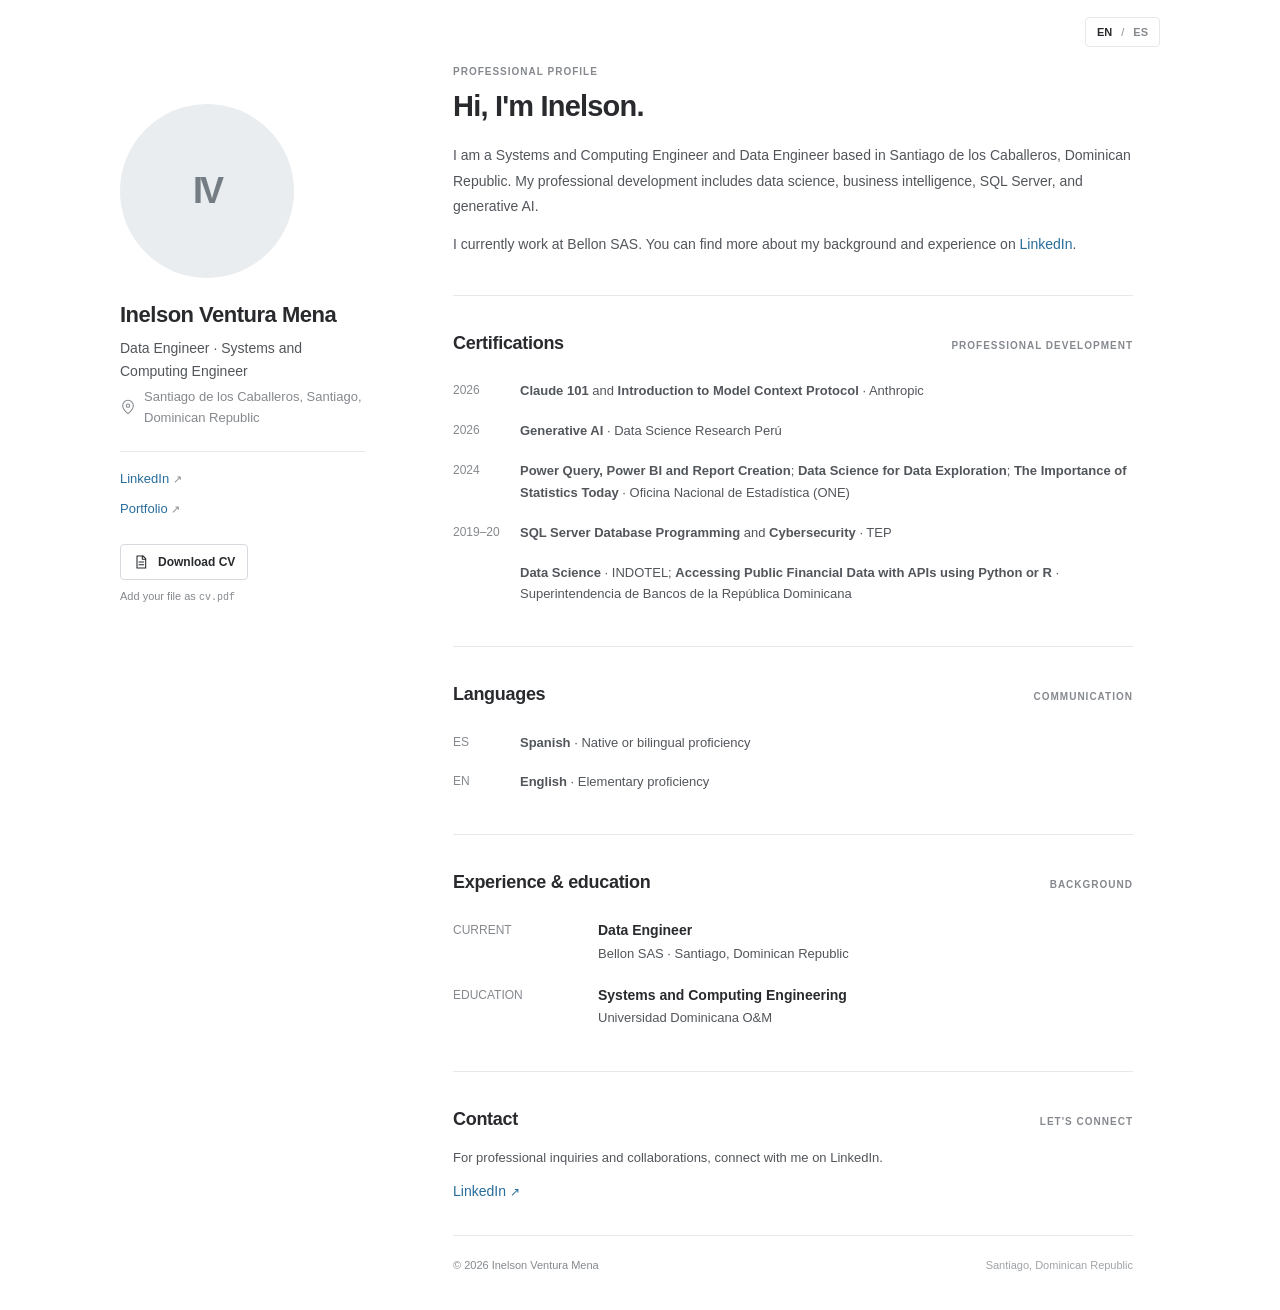
==== commit eb41e37f: "Replace repository contents with bilingual portfolio" ====
--- a/index.html
+++ b/index.html
@@ -1,22 +1,131 @@
 <!doctype html>
 <html lang="en">
-  <head>
-    <meta charset="UTF-8" />
-    <meta name="viewport" content="width=device-width, initial-scale=1.0" />
-    <title>Nelson Ventura (inelsonv) - Data Engineer | Portafolio</title>
-    <meta name="description" content="Data Engineering Portfolio and GitHub repository of Nelson Ventura (inelsonv/Portafolio), specializing in Lakehouses, real-time streaming, and high-throughput data pipelines." />
-    <meta property="og:title" content="Nelson Ventura (inelsonv) - Data Engineer | Portafolio" />
-    <meta property="og:description" content="Data Engineering Portfolio and GitHub repository of Nelson Ventura (inelsonv/Portafolio), specializing in Lakehouses, real-time streaming, and high-throughput data pipelines." />
-    <meta property="og:type" content="website" />
-    <meta name="twitter:card" content="summary_large_image" />
-    <link rel="preconnect" href="https://fonts.googleapis.com">
-    <link rel="preconnect" href="https://fonts.gstatic.com" crossorigin>
-    <link href="https://fonts.googleapis.com/css2?family=JetBrains+Mono:ital,wght@0,400;0,500;0,600;1,400&family=Outfit:wght@400;500;600;700&family=Plus+Jakarta+Sans:wght@400;500;600;700&display=swap" rel="stylesheet">
-    <script type="module" crossorigin src="./assets/index-BzQiXIrF.js"></script>
-    <link rel="stylesheet" crossorigin href="./assets/index-_UrmP1_V.css">
-  </head>
-  <body>
-    <div id="root"></div>
-  </body>
+<head>
+  <meta charset="utf-8">
+  <meta name="viewport" content="width=device-width, initial-scale=1">
+  <meta name="theme-color" content="#ffffff">
+  <meta name="description" content="Inelson Ventura Mena — Data Engineer and Systems and Computing Engineer in Santiago, Dominican Republic.">
+  <title>Inelson Ventura Mena — Portfolio</title>
+  <link rel="stylesheet" href="styles.css">
+</head>
+<body>
+  <div class="page">
+    <div class="language-switch" aria-label="Language selector"><button type="button" data-language="en" aria-pressed="true">EN</button><span>/</span><button type="button" data-language="es" aria-pressed="false">ES</button></div>
+    <aside class="profile" aria-label="Inelson Ventura Mena profile">
+      <div class="portrait" aria-label="Profile photo placeholder"><span>IV</span></div>
+      <h1>Inelson Ventura Mena</h1>
+      <p class="role">Data Engineer · Systems and Computing Engineer</p>
+      <p class="location"><svg class="profile-icon" viewBox="0 0 24 24" aria-hidden="true"><path d="M20 10c0 5-8 12-8 12S4 15 4 10a8 8 0 1 1 16 0Z"/><circle cx="12" cy="10" r="2.5"/></svg><span>Santiago de los Caballeros, Santiago, Dominican Republic</span></p>
+      <div class="profile-rule"></div>
+      <a class="profile-link" href="https://www.linkedin.com/in/iventuram/">LinkedIn <span>↗</span></a>
+      <a class="profile-link" href="https://www.facebook.com/iventuram/">Portfolio <span>↗</span></a>
+      <a class="cv-link" href="cv.pdf" download><svg class="profile-icon" viewBox="0 0 24 24" aria-hidden="true"><path d="M6 3h9l4 4v14H6z"/><path d="M14 3v5h5M9 12h7M9 16h7"/></svg><span class="cv-label">Download CV</span></a>
+      <p class="cv-note">Add your file as <code>cv.pdf</code></p>
+    </aside>
+
+    <main>
+      <section class="intro" id="about">
+        <p class="eyebrow">PROFESSIONAL PROFILE</p>
+        <h2>Hi, I'm Inelson.</h2>
+        <p class="bio">I am a Systems and Computing Engineer and Data Engineer based in Santiago de los Caballeros, Dominican Republic. My professional development includes data science, business intelligence, SQL Server, and generative AI.</p>
+        <p class="bio">I currently work at Bellon SAS. You can find more about my background and experience on <a href="https://www.linkedin.com/in/iventuram/">LinkedIn</a>.</p>
+      </section>
+
+      <section class="news" id="certifications">
+        <div class="section-heading"><h2>Certifications</h2><span>PROFESSIONAL DEVELOPMENT</span></div>
+        <article class="news-item"><time>2026</time><p><strong>Claude 101</strong> and <strong>Introduction to Model Context Protocol</strong> · Anthropic</p></article>
+        <article class="news-item"><time>2026</time><p><strong>Generative AI</strong> · Data Science Research Perú</p></article>
+        <article class="news-item"><time>2024</time><p><strong>Power Query, Power BI and Report Creation</strong>; <strong>Data Science for Data Exploration</strong>; <strong>The Importance of Statistics Today</strong> · Oficina Nacional de Estadística (ONE)</p></article>
+        <article class="news-item"><time>2019–20</time><p><strong>SQL Server Database Programming</strong> and <strong>Cybersecurity</strong> · TEP</p></article>
+        <article class="news-item"><time></time><p><strong>Data Science</strong> · INDOTEL; <strong>Accessing Public Financial Data with APIs using Python or R</strong> · Superintendencia de Bancos de la República Dominicana</p></article>
+      </section>
+
+      <section class="work" id="languages">
+        <div class="section-heading"><h2>Languages</h2><span>COMMUNICATION</span></div>
+        <article class="news-item"><time>ES</time><p><strong>Spanish</strong> · Native or bilingual proficiency</p></article>
+        <article class="news-item"><time>EN</time><p><strong>English</strong> · Elementary proficiency</p></article>
+      </section>
+
+      <section class="experience" id="experience">
+        <div class="section-heading"><h2>Experience &amp; education</h2><span>BACKGROUND</span></div>
+        <article class="timeline-item"><time>CURRENT</time><div><h3>Data Engineer</h3><p>Bellon SAS · Santiago, Dominican Republic</p></div></article>
+        <article class="timeline-item"><time>EDUCATION</time><div><h3>Systems and Computing Engineering</h3><p>Universidad Dominicana O&amp;M</p></div></article>
+      </section>
+
+      <section class="contact" id="contact">
+        <div class="section-heading"><h2>Contact</h2><span>LET'S CONNECT</span></div>
+        <p>For professional inquiries and collaborations, connect with me on LinkedIn.</p>
+        <a class="contact-email" href="https://www.linkedin.com/in/iventuram/">LinkedIn <span>↗</span></a>
+      </section>
+      <footer>© 2026 Inelson Ventura Mena <span>Santiago, Dominican Republic</span></footer>
+    </main>
+  </div>
+
+  <script>
+    const translations = {
+      en: {
+        role: "Data Engineer · Systems and Computing Engineer",
+        location: "Santiago de los Caballeros, Santiago, Dominican Republic",
+        cv: "Download CV", cvNote: "Add your file as", eyebrow: "PROFESSIONAL PROFILE", greeting: "Hi, I'm Inelson.",
+        bio1: "I am a Systems and Computing Engineer and Data Engineer based in Santiago de los Caballeros, Dominican Republic. My professional development includes data science, business intelligence, SQL Server, and generative AI.",
+        bio2: 'I currently work at Bellon SAS. You can find more about my background and experience on <a href="https://www.linkedin.com/in/iventuram/">LinkedIn</a>.',
+        certifications: "Certifications", development: "PROFESSIONAL DEVELOPMENT",
+        cert1: "<strong>Claude 101</strong> and <strong>Introduction to Model Context Protocol</strong> · Anthropic",
+        cert2: "<strong>Generative AI</strong> · Data Science Research Perú",
+        cert3: "<strong>Power Query, Power BI and Report Creation</strong>; <strong>Data Science for Data Exploration</strong>; <strong>The Importance of Statistics Today</strong> · Oficina Nacional de Estadística (ONE)",
+        cert4: "<strong>SQL Server Database Programming</strong> and <strong>Cybersecurity</strong> · TEP",
+        cert5: "<strong>Data Science</strong> · INDOTEL; <strong>Accessing Public Financial Data with APIs using Python or R</strong> · Superintendencia de Bancos de la República Dominicana",
+        languages: "Languages", communication: "COMMUNICATION", spanish: "<strong>Spanish</strong> · Native or bilingual proficiency", english: "<strong>English</strong> · Elementary proficiency",
+        experience: "Experience &amp; education", background: "BACKGROUND", current: "CURRENT", education: "EDUCATION", roleTitle: "Data Engineer", degree: "Systems and Computing Engineering", employer: "Bellon SAS · Santiago, Dominican Republic", school: "Universidad Dominicana O&amp;M",
+        contact: "Contact", connect: "LET'S CONNECT", contactText: "For professional inquiries and collaborations, connect with me on LinkedIn.", linkedin: "LinkedIn", footer: "Santiago, Dominican Republic"
+      },
+      es: {
+        role: "Ingeniero en Sistemas y Computación · Data Engineer",
+        location: "Santiago de los Caballeros, Santiago, República Dominicana",
+        cv: "Descargar CV", cvNote: "Agrega tu archivo como", eyebrow: "PERFIL PROFESIONAL", greeting: "Hola, soy Inelson.",
+        bio1: "Soy ingeniero en Sistemas y Computación y Data Engineer, radicado en Santiago de los Caballeros, República Dominicana. Mi desarrollo profesional incluye ciencia de datos, inteligencia de negocios, SQL Server e inteligencia artificial generativa.",
+        bio2: 'Actualmente trabajo en Bellon SAS. Puedes conocer más sobre mi trayectoria y experiencia en <a href="https://www.linkedin.com/in/iventuram/">LinkedIn</a>.',
+        certifications: "Certificaciones", development: "DESARROLLO PROFESIONAL",
+        cert1: "<strong>Claude 101</strong> e <strong>Introducción al Model Context Protocol</strong> · Anthropic",
+        cert2: "<strong>Inteligencia Artificial Generativa</strong> · Data Science Research Perú",
+        cert3: "<strong>Power Query, Power BI y realización de informes</strong>; <strong>Ciencia de datos para la explotación de datos</strong>; <strong>Importancia de la estadística hoy</strong> · Oficina Nacional de Estadística (ONE)",
+        cert4: "<strong>Programación de bases de datos SQL Server</strong> y <strong>Ciberseguridad</strong> · TEP",
+        cert5: "<strong>Ciencia de datos</strong> · INDOTEL; <strong>Cómo acceder a datos financieros públicos mediante APIs con Python o R</strong> · Superintendencia de Bancos de la República Dominicana",
+        languages: "Idiomas", communication: "COMUNICACIÓN", spanish: "<strong>Español</strong> · Nativo o bilingüe", english: "<strong>Inglés</strong> · Competencia básica",
+        experience: "Experiencia y formación", background: "TRAYECTORIA", current: "ACTUAL", education: "FORMACIÓN", roleTitle: "Data Engineer", degree: "Ingeniería en Sistemas y Computación", employer: "Bellon SAS · Santiago, República Dominicana", school: "Universidad Dominicana O&amp;M",
+        contact: "Contacto", connect: "CONECTEMOS", contactText: "Para consultas profesionales y colaboraciones, puedes contactarme por LinkedIn.", linkedin: "LinkedIn", footer: "Santiago, República Dominicana"
+      }
+    };
+    const fields = {
+      role: ".role", cv: ".cv-label", cvNote: ".cv-note", eyebrow: ".eyebrow", greeting: ".intro h2",
+      bio1: ".intro .bio:nth-of-type(2)", bio2: ".bio:last-of-type", certifications: "#certifications h2", development: "#certifications .section-heading span",
+      cert1: ".news-item:nth-of-type(1) p", cert2: ".news-item:nth-of-type(2) p", cert3: ".news-item:nth-of-type(3) p", cert4: ".news-item:nth-of-type(4) p", cert5: ".news-item:nth-of-type(5) p",
+      languages: "#languages h2", communication: "#languages .section-heading span", spanish: "#languages .news-item:nth-of-type(1) p", english: "#languages .news-item:nth-of-type(2) p",
+      experience: "#experience h2", background: "#experience .section-heading span", current: ".timeline-item:nth-of-type(1) time", education: ".timeline-item:nth-of-type(2) time", roleTitle: ".timeline-item:nth-of-type(1) h3", degree: ".timeline-item:nth-of-type(2) h3", employer: ".timeline-item:nth-of-type(1) p", school: ".timeline-item:nth-of-type(2) p",
+      contact: "#contact h2", connect: "#contact .section-heading span", contactText: "#contact>p", linkedin: ".contact-email", footer: "footer span"
+    };
+    function setLanguage(language) {
+      const text = translations[language];
+      document.documentElement.lang = language;
+      document.title = `Inelson Ventura Mena — ${language === "en" ? "Portfolio" : "Portafolio"}`;
+      document.querySelector('meta[name="description"]').content = language === "en"
+        ? "Inelson Ventura Mena — Data Engineer and Systems and Computing Engineer in Santiago, Dominican Republic."
+        : "Inelson Ventura Mena — Data Engineer e Ingeniero en Sistemas y Computación en Santiago, República Dominicana.";
+      for (const [key, selector] of Object.entries(fields)) {
+        const element = document.querySelector(selector);
+        if (!element) continue;
+        if (key === "cvNote") element.firstChild.textContent = text[key] + " ";
+        else if (key === "linkedin") element.innerHTML = text[key] + " <span>↗</span>";
+        else element.innerHTML = text[key];
+      }
+      document.querySelector(".location span").textContent = text.location;
+      document.querySelectorAll("[data-language]").forEach(button => button.setAttribute("aria-pressed", String(button.dataset.language === language)));
+      try { localStorage.setItem("portfolio-language", language); } catch {}
+    }
+    document.querySelectorAll("[data-language]").forEach(button => button.addEventListener("click", () => setLanguage(button.dataset.language)));
+    let initialLanguage = "en";
+    try { const saved = localStorage.getItem("portfolio-language"); if (saved === "en" || saved === "es") initialLanguage = saved; } catch {}
+    setLanguage(initialLanguage);
+  </script>
+</body>
 </html>
-
--- a/styles.css
+++ b/styles.css
@@ -0,0 +1,149 @@
+:root {
+  --ink: #282a2d;
+  --text: #52565b;
+  --muted: #85898e;
+  --line: #e6e8ea;
+  --link: #286d9b;
+  --sans: Arial, Helvetica, sans-serif;
+}
+
+* { box-sizing: border-box; }
+html { scroll-behavior: smooth; }
+body {
+  margin: 0;
+  background: #fff;
+  color: var(--ink);
+  font: 15px/1.68 var(--sans);
+  -webkit-font-smoothing: antialiased;
+}
+a { color: var(--link); text-decoration: none; }
+a:hover { text-decoration: underline; }
+
+.page {
+  width: min(1040px, calc(100% - 64px));
+  margin: 0 auto;
+  display: grid;
+  grid-template-columns: 245px minmax(0, 1fr);
+  gap: 88px;
+}
+.profile {
+  align-self: start;
+  position: sticky;
+  top: 40px;
+  padding-top: 64px;
+  min-height: 100vh;
+}
+.portrait {
+  width: 174px;
+  height: 174px;
+  border-radius: 50%;
+  background: #e9edef;
+  display: grid;
+  place-items: center;
+  margin: 0 0 23px;
+  color: #747d83;
+}
+.portrait span { font-size: 36px; font-weight: 600; letter-spacing: -3px; }
+.profile h1 { font-size: 22px; line-height: 1.3; letter-spacing: -.5px; margin: 0; font-weight: 700; }
+.role { color: var(--text); margin: 7px 0 0; font-size: 14px; }
+.location { font-size: 13px; color: var(--muted); margin: 2px 0 0; }
+.location, .email-link, .cv-link { display: flex; align-items: center; gap: 8px; }
+.profile-icon { width: 16px; height: 16px; flex: 0 0 16px; fill: none; stroke: currentColor; stroke-width: 1.6; stroke-linecap: round; stroke-linejoin: round; }
+.profile-rule { width: 100%; border-top: 1px solid var(--line); margin: 22px 0 12px; }
+.profile-link { display: block; font-size: 13px; padding: 4px 0; }
+.profile-link span { font-size: 11px; color: var(--muted); }
+.cv-link {
+  display: inline-flex;
+  align-items: center;
+  gap: 9px;
+  border: 1px solid #d6dade;
+  border-radius: 4px;
+  padding: 7px 12px;
+  font-size: 12px;
+  font-weight: 600;
+  margin-top: 20px;
+  color: var(--ink);
+}
+.cv-link:hover { text-decoration: none; background: #f6f7f7; }
+.cv-link span { font-size: 15px; }
+.cv-link .cv-label { font-size: 12px; }
+.cv-note { font-size: 11px; line-height: 1.5; color: var(--muted); margin-top: 8px; }
+.cv-note code { font-size: 10px; }
+
+main { padding-top: 64px; max-width: 680px; }
+.intro { padding-bottom: 38px; border-bottom: 1px solid var(--line); }
+.eyebrow, .section-heading > span {
+  font-size: 10px;
+  letter-spacing: .1em;
+  color: var(--muted);
+  font-weight: 600;
+}
+.eyebrow { margin: 0 0 7px; }
+.intro h2 { font-size: 29px; letter-spacing: -.8px; line-height: 1.3; margin: 0 0 18px; }
+.bio { color: var(--text); font-size: 14px; line-height: 1.8; margin: 0 0 13px; }
+.bio:last-child { margin-bottom: 0; }
+.news, .work, .experience, .contact { padding: 32px 0; border-bottom: 1px solid var(--line); }
+.section-heading { display: flex; justify-content: space-between; align-items: baseline; gap: 15px; margin-bottom: 13px; }
+.section-heading h2 { font-size: 18px; letter-spacing: -.3px; margin: 0; font-weight: 700; }
+.news-item { display: grid; grid-template-columns: 53px 1fr; gap: 14px; padding: 9px 0; }
+.news-item time, .timeline-item time { font-size: 12px; color: var(--muted); font-variant-numeric: tabular-nums; }
+.news-item p { font-size: 13px; color: var(--text); margin: 0; }
+.work-item { display: grid; grid-template-columns: 160px minmax(0, 1fr); gap: 20px; padding: 14px 0 18px; }
+.work-image { height: 122px; display: grid; place-items: center; background: #edf0f2; border: 1px solid #e8eaec; color: #879099; }
+.work-image span { font-size: 27px; font-weight: 600; letter-spacing: -1px; }
+.image-two { background: #f2eeea; color: #9c8b7d; }
+.work-copy h3, .timeline-item h3 { font-size: 14px; line-height: 1.45; margin: 0; font-weight: 700; }
+.work-meta { font-size: 11px !important; color: var(--muted) !important; margin: 2px 0 6px !important; }
+.work-copy p { font-size: 12px; color: var(--text); line-height: 1.65; margin: 0 0 5px; }
+.work-copy > a { font-size: 12px; }
+.work-copy > a span { font-size: 11px; }
+.timeline-item { display: grid; grid-template-columns: 125px 1fr; gap: 20px; padding: 10px 0; }
+.timeline-item p { font-size: 13px; color: var(--text); margin: 2px 0 0; }
+.contact > p { font-size: 13px; color: var(--text); margin: 0 0 9px; }
+.contact-email { font-size: 14px; }
+.contact-email span { font-size: 12px; }
+footer { display: flex; justify-content: space-between; padding: 20px 0 35px; color: var(--muted); font-size: 11px; }
+footer span { color: #a0a4a8; }
+
+.language-switch {
+  position: fixed;
+  top: 17px;
+  right: max(24px, calc((100vw - 1040px) / 2));
+  z-index: 5;
+  display: flex;
+  align-items: center;
+  gap: 7px;
+  padding: 5px 9px;
+  background: #fff;
+  border: 1px solid var(--line);
+  border-radius: 4px;
+  color: var(--muted);
+  font-size: 11px;
+}
+.language-switch button { border: 0; background: transparent; padding: 2px; color: var(--muted); font: 600 11px var(--sans); cursor: pointer; }
+.language-switch button[aria-pressed="true"] { color: var(--ink); }
+.language-switch button:hover { color: var(--link); }
+
+@media (max-width: 760px) {
+  .page { width: min(620px, calc(100% - 40px)); grid-template-columns: 1fr; gap: 0; }
+  .profile { position: static; min-height: auto; padding-top: 30px; display: grid; grid-template-columns: 82px 1fr; column-gap: 18px; align-items: center; }
+  .portrait { width: 82px; height: 82px; margin: 0; grid-row: span 3; }
+  .portrait span { font-size: 24px; }
+  .profile h1 { font-size: 20px; align-self: end; }
+  .role { font-size: 13px; align-self: center; }
+  .location { align-self: start; }
+  .profile-rule { grid-column: 1 / -1; margin: 18px 0 8px; }
+  .profile-link { display: inline-block; margin-right: 14px; font-size: 12px; }
+  .cv-link { grid-column: 1 / -1; justify-self: start; margin-top: 13px; }
+  .cv-note { grid-column: 1 / -1; margin: 5px 0 0; }
+  main { padding-top: 42px; }
+  .intro h2 { font-size: 26px; }
+  .language-switch { top: 10px; right: 15px; }
+}
+@media (max-width: 480px) {
+  .work-item { grid-template-columns: 105px minmax(0, 1fr); gap: 14px; }
+  .work-image { height: 105px; }
+  .timeline-item { grid-template-columns: 95px 1fr; gap: 10px; }
+  .section-heading > span { font-size: 9px; }
+  .bio { font-size: 13px; }
+}
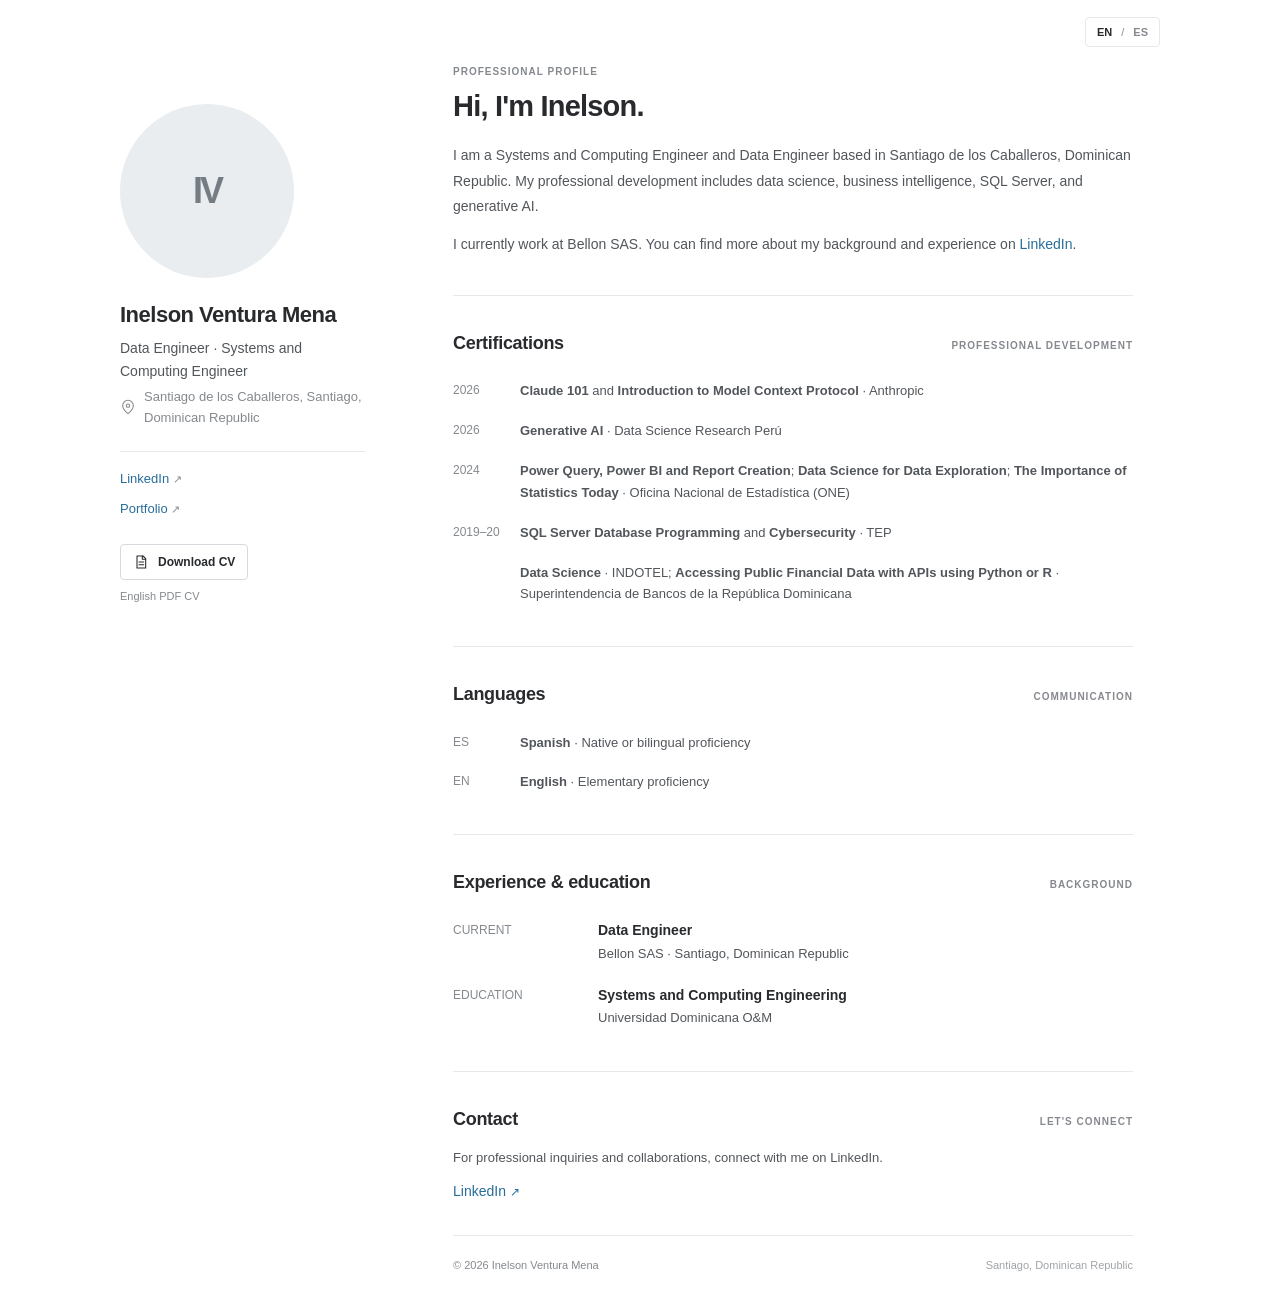
==== commit 3cafaddf: "Add downloadable CV to portfolio source" ====
--- a/index.html
+++ b/index.html
@@ -20,7 +20,7 @@
       <a class="profile-link" href="https://www.linkedin.com/in/iventuram/">LinkedIn <span>↗</span></a>
       <a class="profile-link" href="https://www.facebook.com/iventuram/">Portfolio <span>↗</span></a>
       <a class="cv-link" href="cv.pdf" download><svg class="profile-icon" viewBox="0 0 24 24" aria-hidden="true"><path d="M6 3h9l4 4v14H6z"/><path d="M14 3v5h5M9 12h7M9 16h7"/></svg><span class="cv-label">Download CV</span></a>
-      <p class="cv-note">Add your file as <code>cv.pdf</code></p>
+      <p class="cv-note">English PDF CV</p>
     </aside>
 
     <main>
@@ -66,7 +66,7 @@
       en: {
         role: "Data Engineer · Systems and Computing Engineer",
         location: "Santiago de los Caballeros, Santiago, Dominican Republic",
-        cv: "Download CV", cvNote: "Add your file as", eyebrow: "PROFESSIONAL PROFILE", greeting: "Hi, I'm Inelson.",
+        cv: "Download CV", cvNote: "English PDF CV", eyebrow: "PROFESSIONAL PROFILE", greeting: "Hi, I'm Inelson.",
         bio1: "I am a Systems and Computing Engineer and Data Engineer based in Santiago de los Caballeros, Dominican Republic. My professional development includes data science, business intelligence, SQL Server, and generative AI.",
         bio2: 'I currently work at Bellon SAS. You can find more about my background and experience on <a href="https://www.linkedin.com/in/iventuram/">LinkedIn</a>.',
         certifications: "Certifications", development: "PROFESSIONAL DEVELOPMENT",
@@ -82,7 +82,7 @@
       es: {
         role: "Ingeniero en Sistemas y Computación · Data Engineer",
         location: "Santiago de los Caballeros, Santiago, República Dominicana",
-        cv: "Descargar CV", cvNote: "Agrega tu archivo como", eyebrow: "PERFIL PROFESIONAL", greeting: "Hola, soy Inelson.",
+        cv: "Descargar CV", cvNote: "CV en PDF (inglés)", eyebrow: "PERFIL PROFESIONAL", greeting: "Hola, soy Inelson.",
         bio1: "Soy ingeniero en Sistemas y Computación y Data Engineer, radicado en Santiago de los Caballeros, República Dominicana. Mi desarrollo profesional incluye ciencia de datos, inteligencia de negocios, SQL Server e inteligencia artificial generativa.",
         bio2: 'Actualmente trabajo en Bellon SAS. Puedes conocer más sobre mi trayectoria y experiencia en <a href="https://www.linkedin.com/in/iventuram/">LinkedIn</a>.',
         certifications: "Certificaciones", development: "DESARROLLO PROFESIONAL",
@@ -114,7 +114,7 @@
       for (const [key, selector] of Object.entries(fields)) {
         const element = document.querySelector(selector);
         if (!element) continue;
-        if (key === "cvNote") element.firstChild.textContent = text[key] + " ";
+        if (key === "cvNote") element.textContent = text[key];
         else if (key === "linkedin") element.innerHTML = text[key] + " <span>↗</span>";
         else element.innerHTML = text[key];
       }
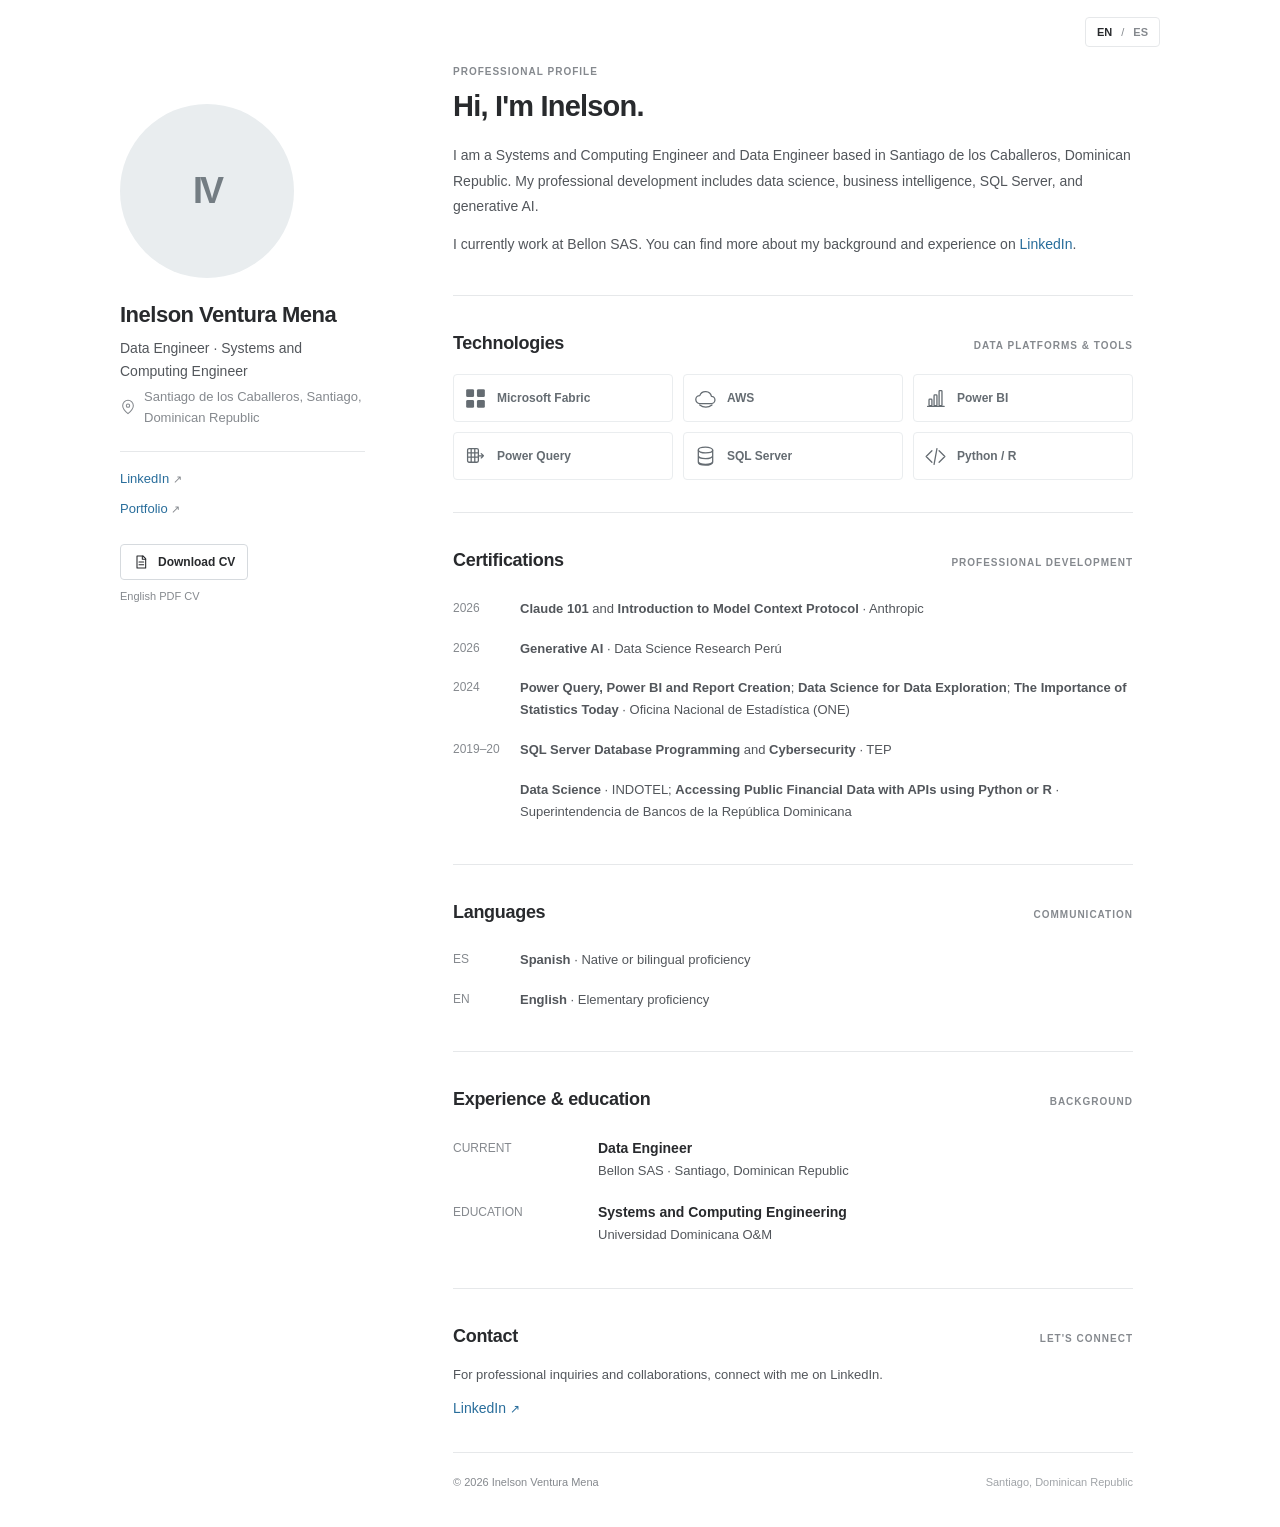
==== commit 55a3b7e4: "Add monochrome technology stack section" ====
--- a/index.html
+++ b/index.html
@@ -29,6 +29,18 @@
         <h2>Hi, I'm Inelson.</h2>
         <p class="bio">I am a Systems and Computing Engineer and Data Engineer based in Santiago de los Caballeros, Dominican Republic. My professional development includes data science, business intelligence, SQL Server, and generative AI.</p>
         <p class="bio">I currently work at Bellon SAS. You can find more about my background and experience on <a href="https://www.linkedin.com/in/iventuram/">LinkedIn</a>.</p>
+      </section>
+
+      <section class="technology" id="technologies">
+        <div class="section-heading"><h2>Technologies</h2><span>DATA PLATFORMS &amp; TOOLS</span></div>
+        <div class="tech-grid">
+          <div class="tech-item"><svg class="tech-icon fabric-icon" viewBox="0 0 32 32" aria-hidden="true"><rect x="3" y="3" width="11" height="11" rx="2"/><rect x="18" y="3" width="11" height="11" rx="2"/><rect x="3" y="18" width="11" height="11" rx="2"/><rect x="18" y="18" width="11" height="11" rx="2"/></svg><span>Microsoft Fabric</span></div>
+          <div class="tech-item"><svg class="tech-icon" viewBox="0 0 32 32" aria-hidden="true"><path d="M8 23h16a5 5 0 0 0 .3-10A8.5 8.5 0 0 0 8 12a5.5 5.5 0 0 0 0 11Z"/><path d="M8 25c5 4 12 4 17 0"/></svg><span>AWS</span></div>
+          <div class="tech-item"><svg class="tech-icon" viewBox="0 0 32 32" aria-hidden="true"><path d="M5 27h23"/><rect x="7" y="17" width="4" height="9" rx="1"/><rect x="14" y="11" width="4" height="15" rx="1"/><rect x="21" y="5" width="4" height="21" rx="1"/></svg><span>Power BI</span></div>
+          <div class="tech-item"><svg class="tech-icon" viewBox="0 0 32 32" aria-hidden="true"><rect x="5" y="5" width="15" height="19" rx="2"/><path d="M10 5v19M15 5v19M5 11h15M5 17h15M20 15h7m-3-3 3 3-3 3"/></svg><span>Power Query</span></div>
+          <div class="tech-item"><svg class="tech-icon" viewBox="0 0 32 32" aria-hidden="true"><ellipse cx="16" cy="7" rx="10" ry="4"/><path d="M6 7v17c0 2.2 4.5 4 10 4s10-1.8 10-4V7M6 15c0 2.2 4.5 4 10 4s10-1.8 10-4M6 23c0 2.2 4.5 4 10 4s10-1.8 10-4"/></svg><span>SQL Server</span></div>
+          <div class="tech-item"><svg class="tech-icon" viewBox="0 0 32 32" aria-hidden="true"><path d="m11 8-8 8 8 8M21 8l8 8-8 8M18 5l-4 22"/></svg><span>Python / R</span></div>
+        </div>
       </section>
 
       <section class="news" id="certifications">
@@ -69,6 +81,7 @@
         cv: "Download CV", cvNote: "English PDF CV", eyebrow: "PROFESSIONAL PROFILE", greeting: "Hi, I'm Inelson.",
         bio1: "I am a Systems and Computing Engineer and Data Engineer based in Santiago de los Caballeros, Dominican Republic. My professional development includes data science, business intelligence, SQL Server, and generative AI.",
         bio2: 'I currently work at Bellon SAS. You can find more about my background and experience on <a href="https://www.linkedin.com/in/iventuram/">LinkedIn</a>.',
+        technologies: "Technologies", techCategory: "DATA PLATFORMS &amp; TOOLS",
         certifications: "Certifications", development: "PROFESSIONAL DEVELOPMENT",
         cert1: "<strong>Claude 101</strong> and <strong>Introduction to Model Context Protocol</strong> · Anthropic",
         cert2: "<strong>Generative AI</strong> · Data Science Research Perú",
@@ -85,6 +98,7 @@
         cv: "Descargar CV", cvNote: "CV en PDF (inglés)", eyebrow: "PERFIL PROFESIONAL", greeting: "Hola, soy Inelson.",
         bio1: "Soy ingeniero en Sistemas y Computación y Data Engineer, radicado en Santiago de los Caballeros, República Dominicana. Mi desarrollo profesional incluye ciencia de datos, inteligencia de negocios, SQL Server e inteligencia artificial generativa.",
         bio2: 'Actualmente trabajo en Bellon SAS. Puedes conocer más sobre mi trayectoria y experiencia en <a href="https://www.linkedin.com/in/iventuram/">LinkedIn</a>.',
+        technologies: "Tecnologías", techCategory: "PLATAFORMAS Y HERRAMIENTAS DE DATOS",
         certifications: "Certificaciones", development: "DESARROLLO PROFESIONAL",
         cert1: "<strong>Claude 101</strong> e <strong>Introducción al Model Context Protocol</strong> · Anthropic",
         cert2: "<strong>Inteligencia Artificial Generativa</strong> · Data Science Research Perú",
@@ -98,7 +112,7 @@
     };
     const fields = {
       role: ".role", cv: ".cv-label", cvNote: ".cv-note", eyebrow: ".eyebrow", greeting: ".intro h2",
-      bio1: ".intro .bio:nth-of-type(2)", bio2: ".bio:last-of-type", certifications: "#certifications h2", development: "#certifications .section-heading span",
+      bio1: ".intro .bio:nth-of-type(2)", bio2: ".bio:last-of-type", technologies: "#technologies h2", techCategory: "#technologies .section-heading span", certifications: "#certifications h2", development: "#certifications .section-heading span",
       cert1: ".news-item:nth-of-type(1) p", cert2: ".news-item:nth-of-type(2) p", cert3: ".news-item:nth-of-type(3) p", cert4: ".news-item:nth-of-type(4) p", cert5: ".news-item:nth-of-type(5) p",
       languages: "#languages h2", communication: "#languages .section-heading span", spanish: "#languages .news-item:nth-of-type(1) p", english: "#languages .news-item:nth-of-type(2) p",
       experience: "#experience h2", background: "#experience .section-heading span", current: ".timeline-item:nth-of-type(1) time", education: ".timeline-item:nth-of-type(2) time", roleTitle: ".timeline-item:nth-of-type(1) h3", degree: ".timeline-item:nth-of-type(2) h3", employer: ".timeline-item:nth-of-type(1) p", school: ".timeline-item:nth-of-type(2) p",
--- a/styles.css
+++ b/styles.css
@@ -82,9 +82,14 @@
 .intro h2 { font-size: 29px; letter-spacing: -.8px; line-height: 1.3; margin: 0 0 18px; }
 .bio { color: var(--text); font-size: 14px; line-height: 1.8; margin: 0 0 13px; }
 .bio:last-child { margin-bottom: 0; }
-.news, .work, .experience, .contact { padding: 32px 0; border-bottom: 1px solid var(--line); }
+.technology, .news, .work, .experience, .contact { padding: 32px 0; border-bottom: 1px solid var(--line); }
 .section-heading { display: flex; justify-content: space-between; align-items: baseline; gap: 15px; margin-bottom: 13px; }
 .section-heading h2 { font-size: 18px; letter-spacing: -.3px; margin: 0; font-weight: 700; }
+.tech-grid { display: grid; grid-template-columns: repeat(3, minmax(0, 1fr)); gap: 10px; margin-top: 16px; }
+.tech-item { min-height: 48px; display: flex; align-items: center; gap: 10px; padding: 9px 10px; border: 1px solid #eaedef; border-radius: 4px; color: #656c72; }
+.tech-item span { font-size: 12px; line-height: 1.35; font-weight: 600; }
+.tech-icon { width: 23px; height: 23px; flex: 0 0 23px; fill: none; stroke: currentColor; stroke-width: 1.8; stroke-linecap: round; stroke-linejoin: round; }
+.fabric-icon rect { fill: currentColor; stroke: none; }
 .news-item { display: grid; grid-template-columns: 53px 1fr; gap: 14px; padding: 9px 0; }
 .news-item time, .timeline-item time { font-size: 12px; color: var(--muted); font-variant-numeric: tabular-nums; }
 .news-item p { font-size: 13px; color: var(--text); margin: 0; }
@@ -139,6 +144,7 @@
   main { padding-top: 42px; }
   .intro h2 { font-size: 26px; }
   .language-switch { top: 10px; right: 15px; }
+  .tech-grid { grid-template-columns: repeat(2, minmax(0, 1fr)); }
 }
 @media (max-width: 480px) {
   .work-item { grid-template-columns: 105px minmax(0, 1fr); gap: 14px; }
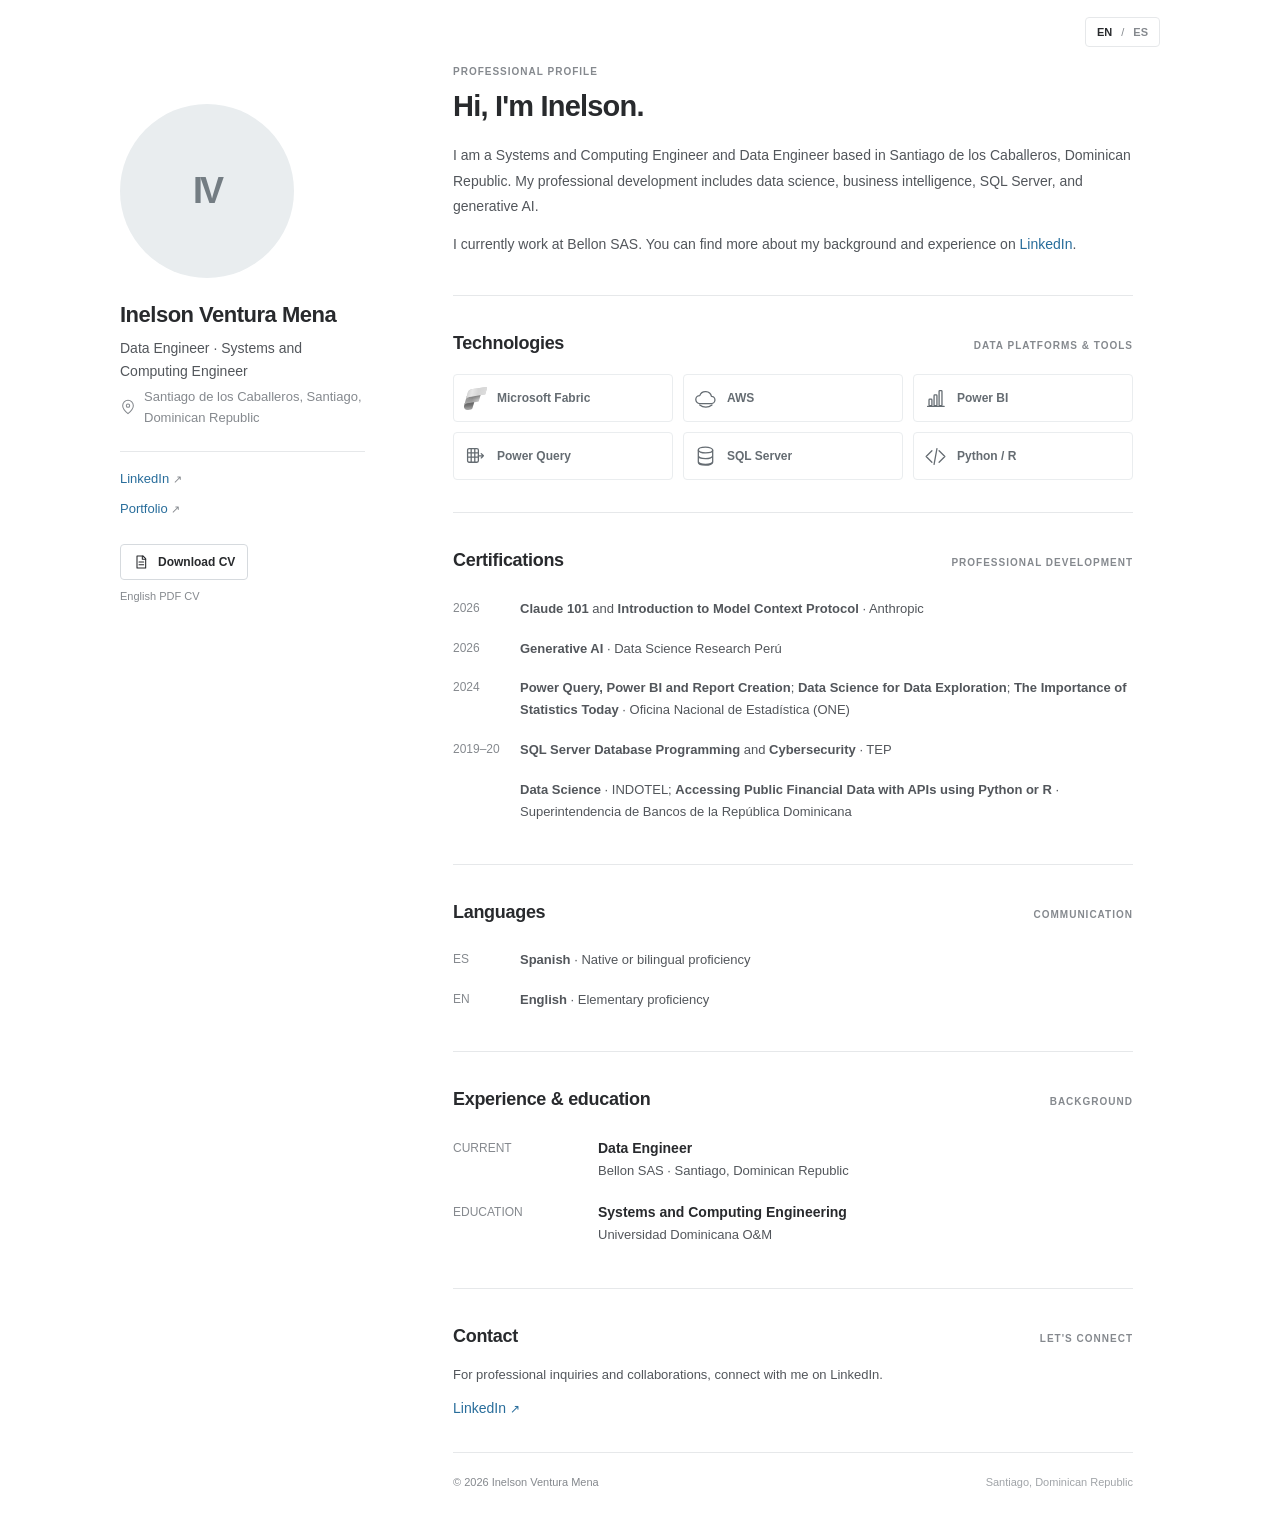
==== commit e55e6ba7: "Use official monochrome Microsoft Fabric icon" ====
--- a/index.html
+++ b/index.html
@@ -34,7 +34,7 @@
       <section class="technology" id="technologies">
         <div class="section-heading"><h2>Technologies</h2><span>DATA PLATFORMS &amp; TOOLS</span></div>
         <div class="tech-grid">
-          <div class="tech-item"><svg class="tech-icon fabric-icon" viewBox="0 0 32 32" aria-hidden="true"><rect x="3" y="3" width="11" height="11" rx="2"/><rect x="18" y="3" width="11" height="11" rx="2"/><rect x="3" y="18" width="11" height="11" rx="2"/><rect x="18" y="18" width="11" height="11" rx="2"/></svg><span>Microsoft Fabric</span></div>
+          <div class="tech-item"><img class="tech-icon fabric-brand" src="assets/microsoft-fabric.svg" alt="" aria-hidden="true"><span>Microsoft Fabric</span></div>
           <div class="tech-item"><svg class="tech-icon" viewBox="0 0 32 32" aria-hidden="true"><path d="M8 23h16a5 5 0 0 0 .3-10A8.5 8.5 0 0 0 8 12a5.5 5.5 0 0 0 0 11Z"/><path d="M8 25c5 4 12 4 17 0"/></svg><span>AWS</span></div>
           <div class="tech-item"><svg class="tech-icon" viewBox="0 0 32 32" aria-hidden="true"><path d="M5 27h23"/><rect x="7" y="17" width="4" height="9" rx="1"/><rect x="14" y="11" width="4" height="15" rx="1"/><rect x="21" y="5" width="4" height="21" rx="1"/></svg><span>Power BI</span></div>
           <div class="tech-item"><svg class="tech-icon" viewBox="0 0 32 32" aria-hidden="true"><rect x="5" y="5" width="15" height="19" rx="2"/><path d="M10 5v19M15 5v19M5 11h15M5 17h15M20 15h7m-3-3 3 3-3 3"/></svg><span>Power Query</span></div>
--- a/styles.css
+++ b/styles.css
@@ -89,7 +89,7 @@
 .tech-item { min-height: 48px; display: flex; align-items: center; gap: 10px; padding: 9px 10px; border: 1px solid #eaedef; border-radius: 4px; color: #656c72; }
 .tech-item span { font-size: 12px; line-height: 1.35; font-weight: 600; }
 .tech-icon { width: 23px; height: 23px; flex: 0 0 23px; fill: none; stroke: currentColor; stroke-width: 1.8; stroke-linecap: round; stroke-linejoin: round; }
-.fabric-icon rect { fill: currentColor; stroke: none; }
+.fabric-brand { object-fit: contain; filter: grayscale(1); opacity: .78; }
 .news-item { display: grid; grid-template-columns: 53px 1fr; gap: 14px; padding: 9px 0; }
 .news-item time, .timeline-item time { font-size: 12px; color: var(--muted); font-variant-numeric: tabular-nums; }
 .news-item p { font-size: 13px; color: var(--text); margin: 0; }
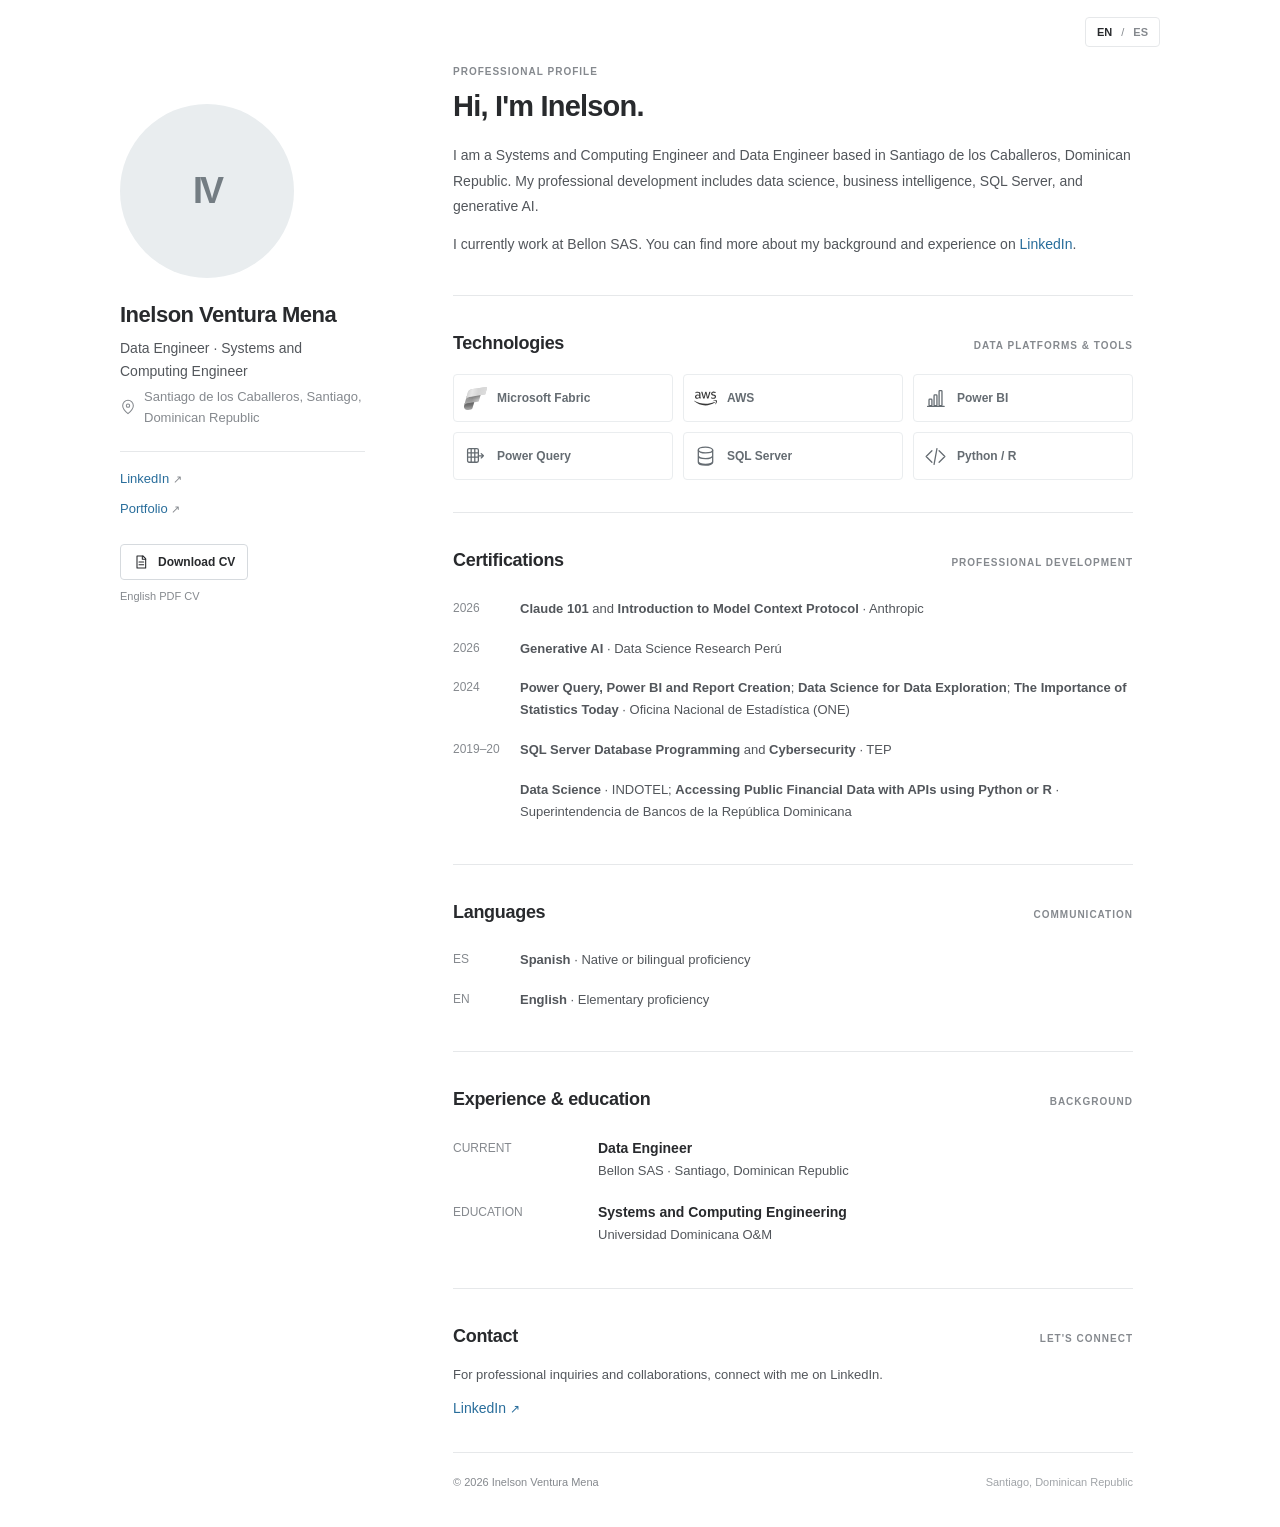
==== commit 180893a6: "Use monochrome AWS brand icon" ====
--- a/index.html
+++ b/index.html
@@ -35,7 +35,7 @@
         <div class="section-heading"><h2>Technologies</h2><span>DATA PLATFORMS &amp; TOOLS</span></div>
         <div class="tech-grid">
           <div class="tech-item"><img class="tech-icon fabric-brand" src="assets/microsoft-fabric.svg" alt="" aria-hidden="true"><span>Microsoft Fabric</span></div>
-          <div class="tech-item"><svg class="tech-icon" viewBox="0 0 32 32" aria-hidden="true"><path d="M8 23h16a5 5 0 0 0 .3-10A8.5 8.5 0 0 0 8 12a5.5 5.5 0 0 0 0 11Z"/><path d="M8 25c5 4 12 4 17 0"/></svg><span>AWS</span></div>
+          <div class="tech-item"><img class="tech-icon aws-brand" src="assets/aws-logo.svg" alt="" aria-hidden="true"><span>AWS</span></div>
           <div class="tech-item"><svg class="tech-icon" viewBox="0 0 32 32" aria-hidden="true"><path d="M5 27h23"/><rect x="7" y="17" width="4" height="9" rx="1"/><rect x="14" y="11" width="4" height="15" rx="1"/><rect x="21" y="5" width="4" height="21" rx="1"/></svg><span>Power BI</span></div>
           <div class="tech-item"><svg class="tech-icon" viewBox="0 0 32 32" aria-hidden="true"><rect x="5" y="5" width="15" height="19" rx="2"/><path d="M10 5v19M15 5v19M5 11h15M5 17h15M20 15h7m-3-3 3 3-3 3"/></svg><span>Power Query</span></div>
           <div class="tech-item"><svg class="tech-icon" viewBox="0 0 32 32" aria-hidden="true"><ellipse cx="16" cy="7" rx="10" ry="4"/><path d="M6 7v17c0 2.2 4.5 4 10 4s10-1.8 10-4V7M6 15c0 2.2 4.5 4 10 4s10-1.8 10-4M6 23c0 2.2 4.5 4 10 4s10-1.8 10-4"/></svg><span>SQL Server</span></div>
--- a/styles.css
+++ b/styles.css
@@ -89,7 +89,7 @@
 .tech-item { min-height: 48px; display: flex; align-items: center; gap: 10px; padding: 9px 10px; border: 1px solid #eaedef; border-radius: 4px; color: #656c72; }
 .tech-item span { font-size: 12px; line-height: 1.35; font-weight: 600; }
 .tech-icon { width: 23px; height: 23px; flex: 0 0 23px; fill: none; stroke: currentColor; stroke-width: 1.8; stroke-linecap: round; stroke-linejoin: round; }
-.fabric-brand { object-fit: contain; filter: grayscale(1); opacity: .78; }
+.fabric-brand, .aws-brand { object-fit: contain; filter: grayscale(1); opacity: .78; }
 .news-item { display: grid; grid-template-columns: 53px 1fr; gap: 14px; padding: 9px 0; }
 .news-item time, .timeline-item time { font-size: 12px; color: var(--muted); font-variant-numeric: tabular-nums; }
 .news-item p { font-size: 13px; color: var(--text); margin: 0; }
